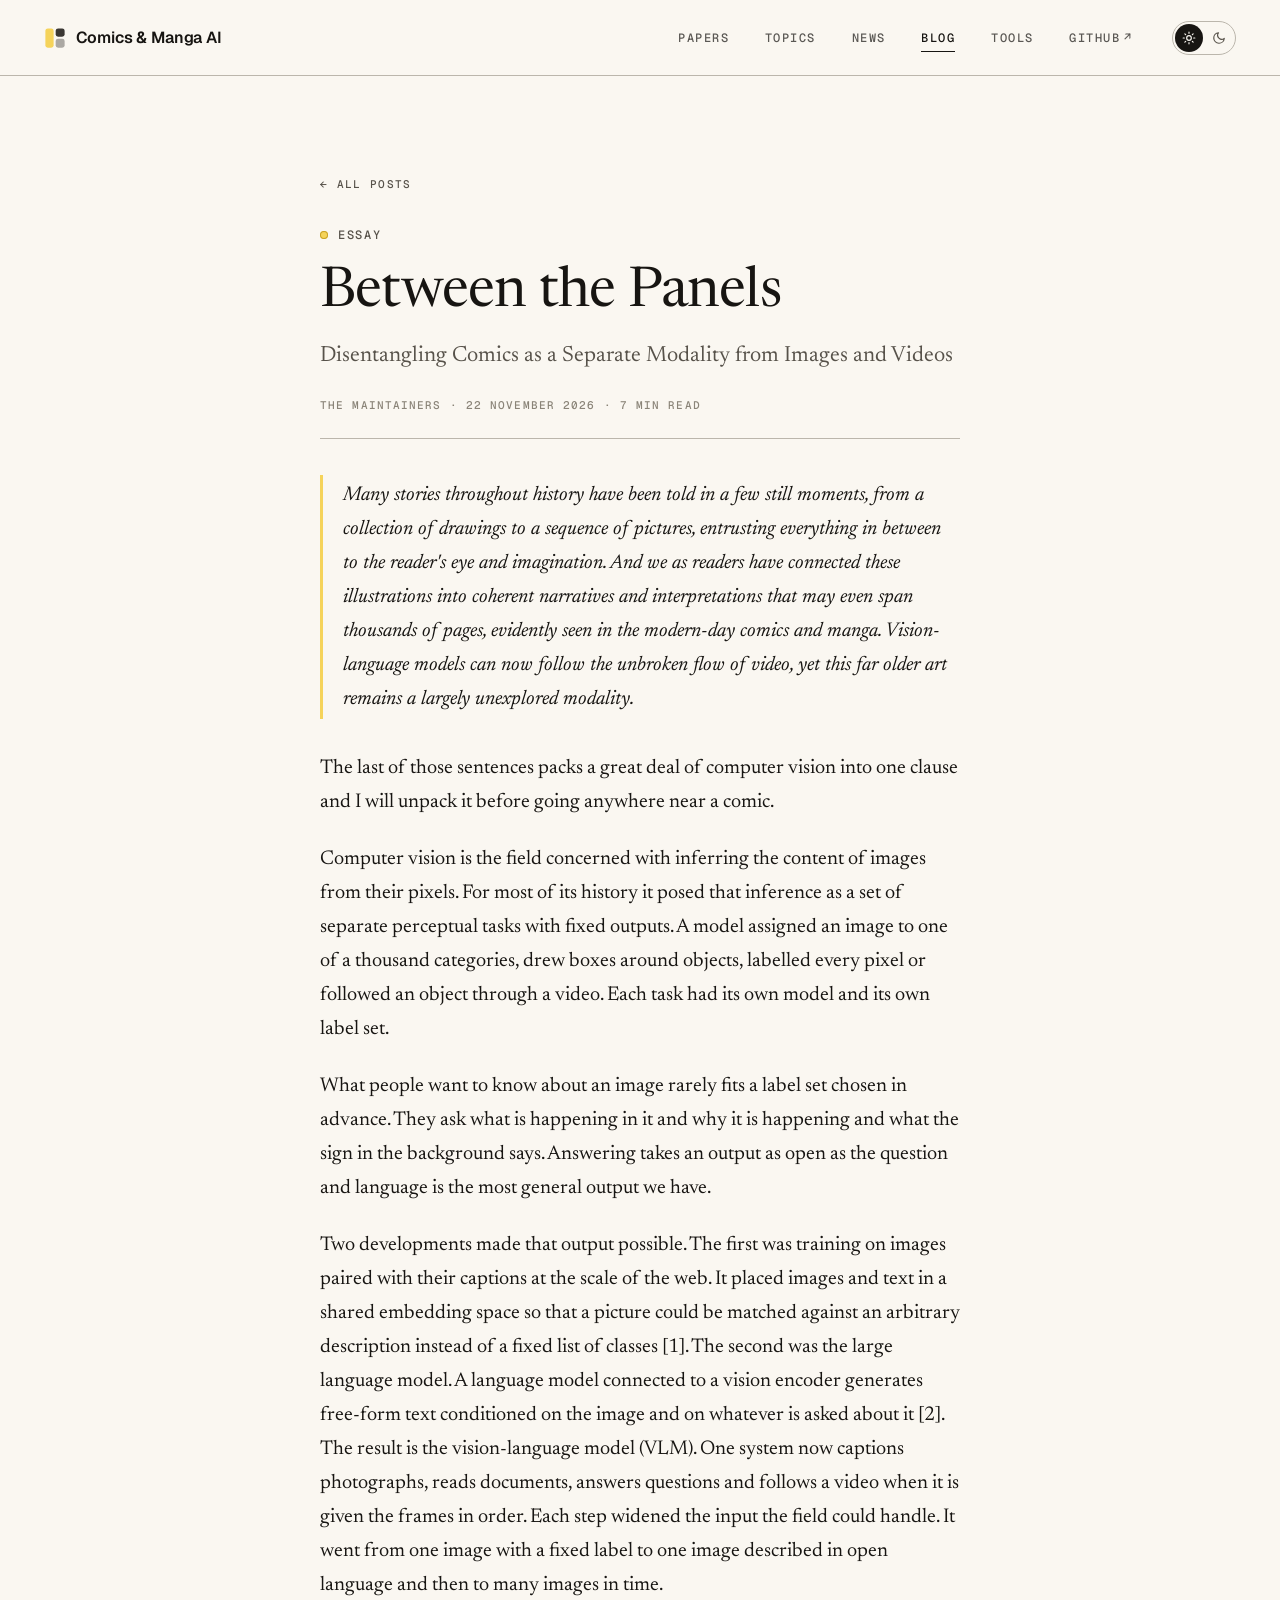
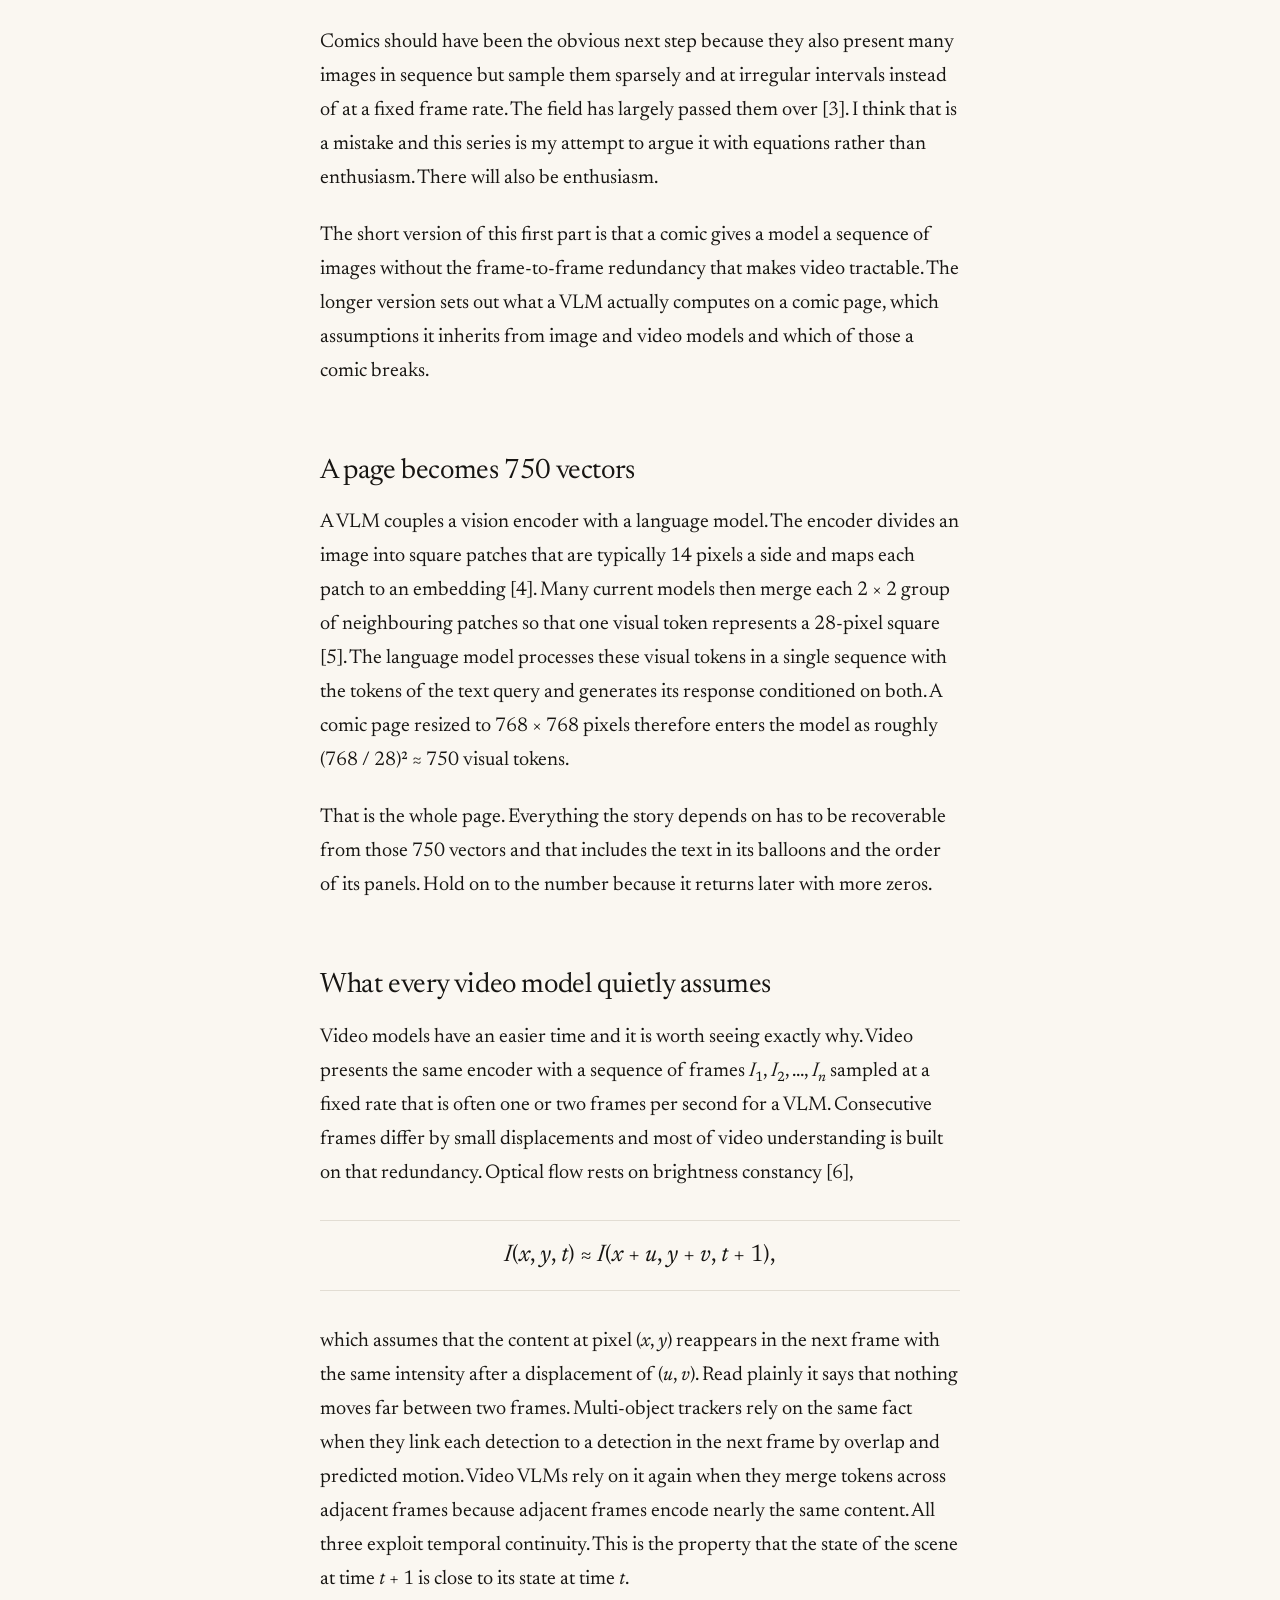
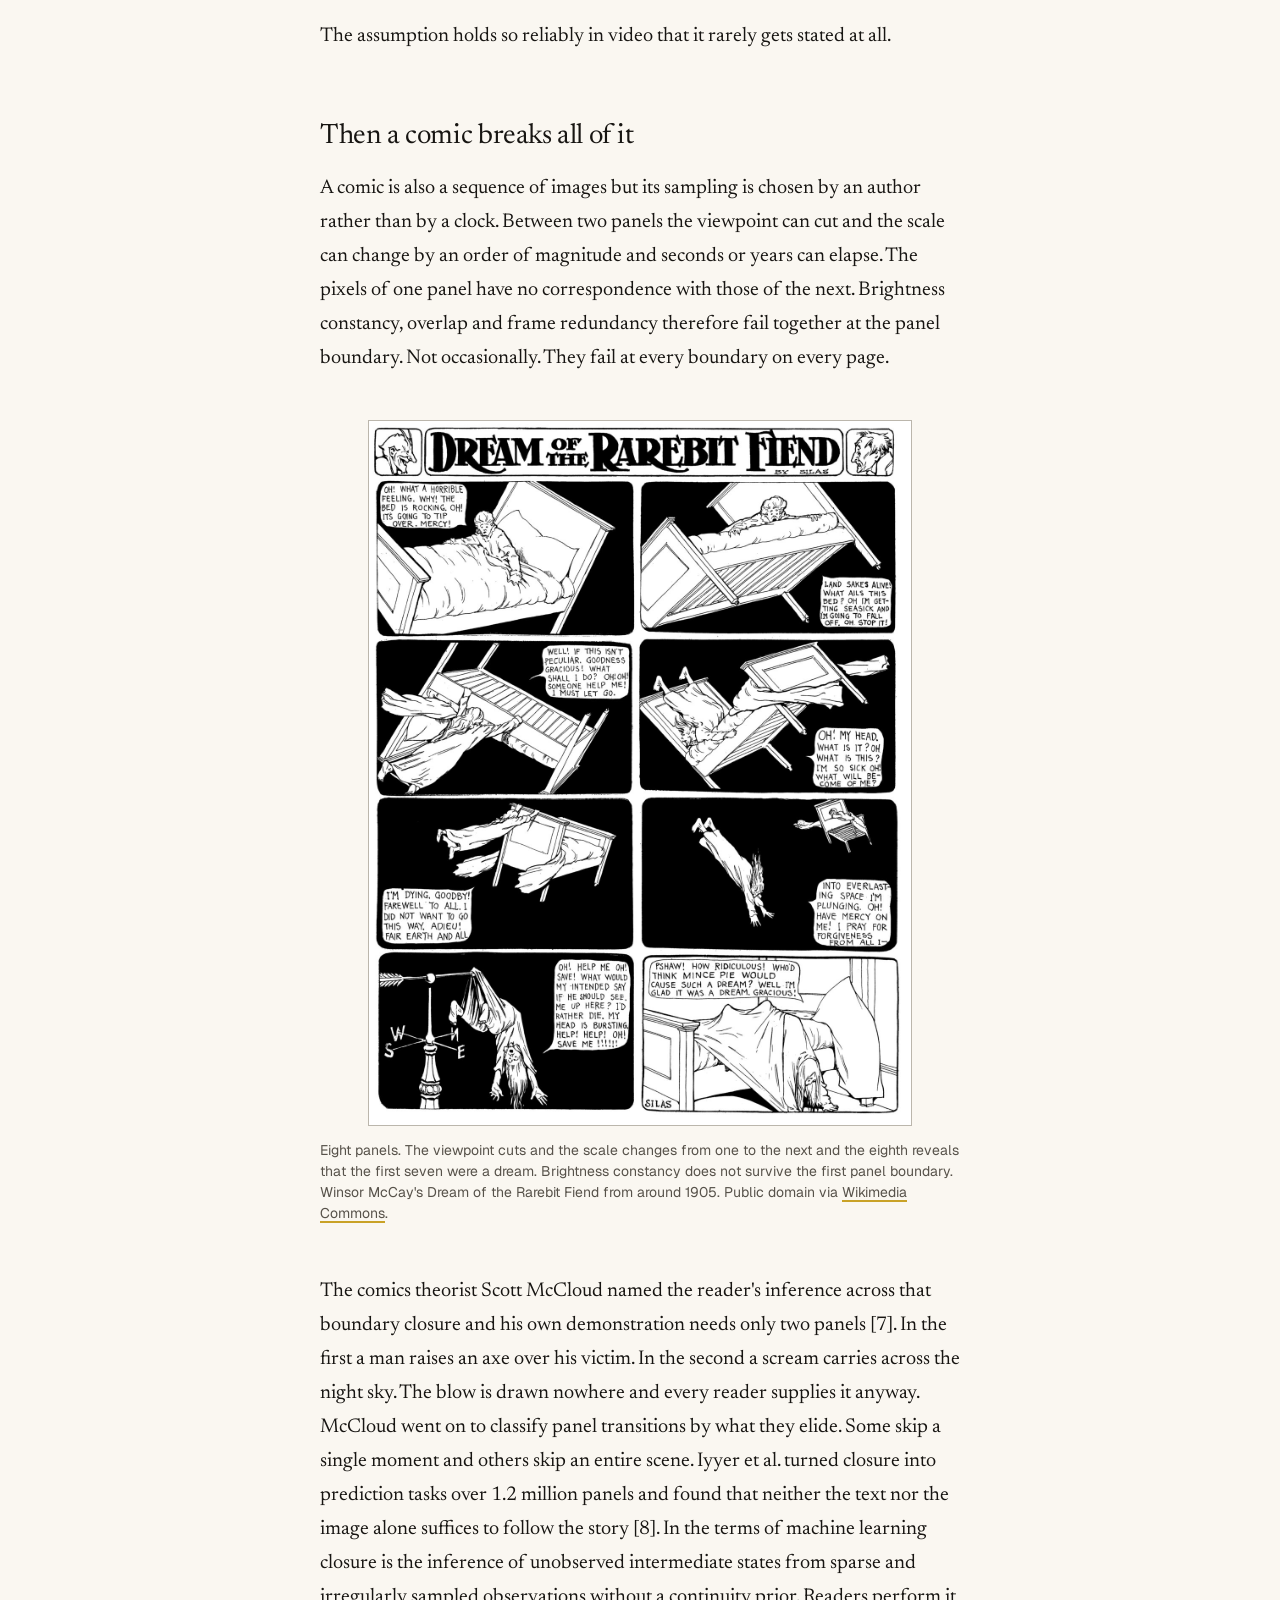
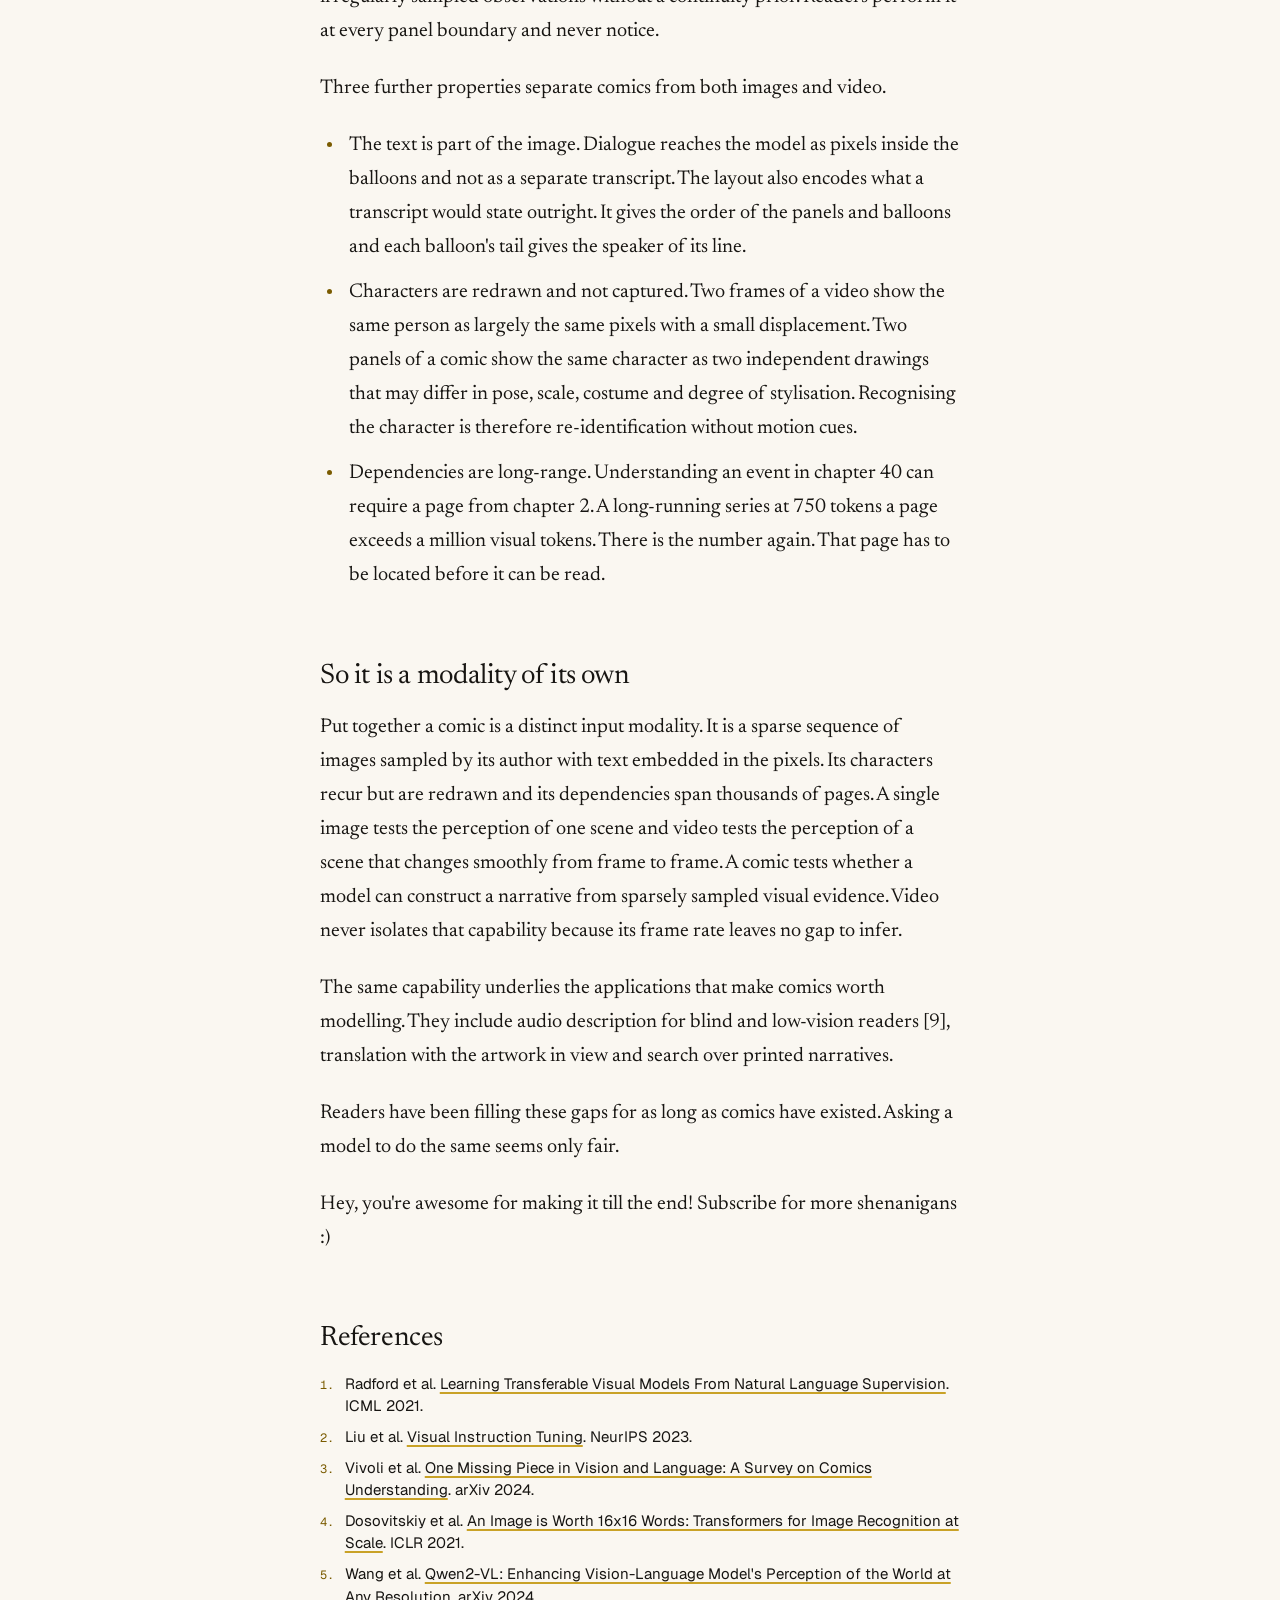
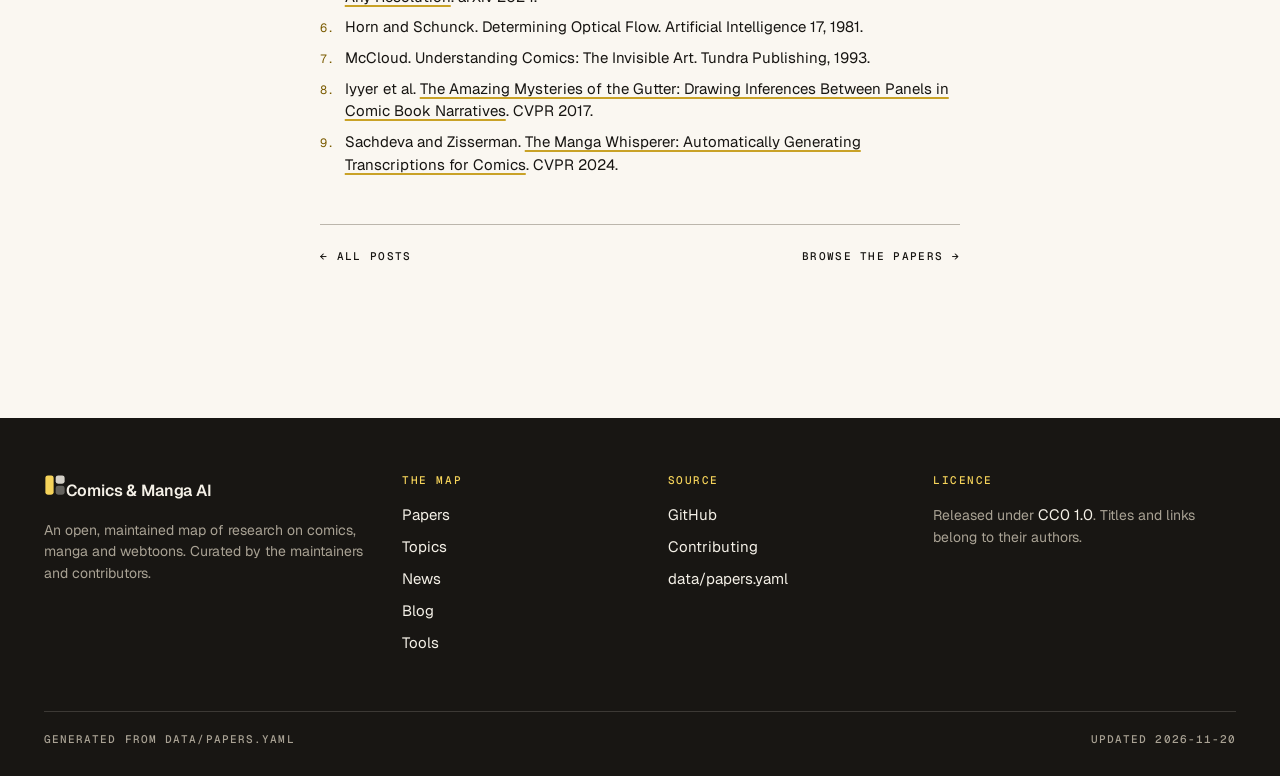
==== docs/blog-between-the-panels.html @ bd68af00 "Blog: "Between the Panels", on comics as a modality separate from images and video A new post, docs/" ====
<!doctype html>
<html lang="en">
<head>
<meta charset="utf-8">
<meta name="viewport" content="width=device-width, initial-scale=1, viewport-fit=cover">
<title>Between the Panels · Awesome Comics &amp; Manga AI</title>
<link rel="icon" href="data:image/svg+xml,%3Csvg xmlns='http://www.w3.org/2000/svg' viewBox='0 0 32 32'%3E%3Crect x='2' y='2' width='12' height='28' rx='3.5' fill='%23f5d35a'/%3E%3Crect x='17' y='2' width='13' height='12' rx='3.5' fill='%23161512'/%3E%3Crect x='17' y='17' width='13' height='13' rx='3.5' fill='%239aa1ae'/%3E%3C/svg%3E">
<meta name="description" content="What a vision-language model computes on a comic page, and which assumptions of image and video models a comic breaks.">
<meta property="og:type" content="article">
<meta property="og:site_name" content="Awesome Comics &amp; Manga AI">
<meta property="og:title" content="Between the Panels">
<meta property="og:description" content="What a vision-language model computes on a comic page, and which assumptions of image and video models a comic breaks.">
<meta property="og:url" content="https://sochastic.me/awesome-comics-ai/blog-between-the-panels.html">
<meta property="og:image" content="https://sochastic.me/awesome-comics-ai/assets/og.png">
<meta property="og:image:width" content="2400">
<meta property="og:image:height" content="1260">
<meta property="og:image:alt" content="Comics &amp; Manga AI: every way models read, search and draw comics. Papers, topics, blog and tools.">
<meta name="twitter:card" content="summary_large_image">
<meta name="twitter:title" content="Between the Panels">
<meta name="twitter:description" content="What a vision-language model computes on a comic page, and which assumptions of image and video models a comic breaks.">
<meta name="twitter:image" content="https://sochastic.me/awesome-comics-ai/assets/og.png">
<link rel="preconnect" href="https://fonts.googleapis.com">
<link rel="preconnect" href="https://fonts.gstatic.com" crossorigin>
<link href="https://fonts.googleapis.com/css2?family=Geist:wght@300;400;500;600&family=Geist+Mono:wght@400;500&family=Newsreader:ital,opsz,wght@0,6..72,300..600;1,6..72,300..600&display=swap" rel="stylesheet">
<link rel="stylesheet" href="assets/site.css">
<script>try { var t = localStorage.getItem("theme"); if (t) document.documentElement.setAttribute("data-theme", t); } catch (e) {}</script>
<script src="assets/site.js" defer></script>
</head>
<body data-page="post">
<header class="top">
  <div class="wrap bar">
    <a class="brand" href="index.html"><svg class="mark" viewBox="0 0 32 32" aria-hidden="true"><rect x="2" y="2" width="12" height="28" rx="3.5" fill="#f5d35a"/><rect x="17" y="2" width="13" height="12" rx="3.5" fill="currentColor" opacity=".85"/><rect x="17" y="17" width="13" height="13" rx="3.5" fill="currentColor" opacity=".35"/></svg>Comics &amp; Manga AI</a>
    <nav class="nav" aria-label="Main">
      <a class="tab" href="papers.html"><svg viewBox="0 0 24 24" fill="none" stroke="currentColor" stroke-width="1.7" stroke-linecap="round" stroke-linejoin="round" aria-hidden="true"><path d="M14 3H7a2 2 0 0 0-2 2v14a2 2 0 0 0 2 2h10a2 2 0 0 0 2-2V8z"/><path d="M14 3v5h5M9 13h6M9 17h4"/></svg><span>Papers</span></a>
      <a class="tab" href="topics.html"><svg viewBox="0 0 24 24" fill="none" stroke="currentColor" stroke-width="1.7" stroke-linecap="round" stroke-linejoin="round" aria-hidden="true"><rect x="3" y="3" width="7.5" height="18" rx="2"/><rect x="13.5" y="3" width="7.5" height="7.5" rx="2"/><rect x="13.5" y="13.5" width="7.5" height="7.5" rx="2"/></svg><span>Topics</span></a>
      <a class="tab" href="news.html"><svg viewBox="0 0 24 24" fill="none" stroke="currentColor" stroke-width="1.7" stroke-linecap="round" stroke-linejoin="round" aria-hidden="true"><path d="M4 5.5A1.5 1.5 0 0 1 5.5 4h11A1.5 1.5 0 0 1 18 5.5V18a2 2 0 0 0 2 2H6a2 2 0 0 1-2-2z"/><path d="M18 9h1.5A1.5 1.5 0 0 1 21 10.5V18a2 2 0 0 1-2 2"/><path d="M8 8h6M8 12h6M8 16h3"/></svg><span>News</span></a>
      <a class="tab on" aria-current="page" href="blog.html"><svg viewBox="0 0 24 24" fill="none" stroke="currentColor" stroke-width="1.7" stroke-linecap="round" stroke-linejoin="round" aria-hidden="true"><path d="M3 5.5A1.5 1.5 0 0 1 4.5 4H9a3 3 0 0 1 3 3v13a2.5 2.5 0 0 0-2.5-2.5h-5A1.5 1.5 0 0 1 3 16z"/><path d="M21 5.5A1.5 1.5 0 0 0 19.5 4H15a3 3 0 0 0-3 3v13a2.5 2.5 0 0 1 2.5-2.5h5a1.5 1.5 0 0 0 1.5-1.5z"/></svg><span>Blog</span></a>
      <a class="tab" href="tools.html"><svg viewBox="0 0 24 24" fill="none" stroke="currentColor" stroke-width="1.7" stroke-linecap="round" stroke-linejoin="round" aria-hidden="true"><path d="M14.7 6.3a4 4 0 0 0-5.4 5.4L3 18l3 3 6.3-6.3a4 4 0 0 0 5.4-5.4l-2.6 2.6-2.4-.6-.6-2.4z"/></svg><span>Tools</span></a>
      <a class="tab" data-repo="" href="https://github.com/eternal-f1ame/awesome-comics-ai"><svg viewBox="0 0 24 24" fill="none" stroke="currentColor" stroke-width="1.7" stroke-linecap="round" stroke-linejoin="round" aria-hidden="true"><path d="M9 19c-4.3 1.4-4.3-2.5-6-3m12 5v-3.5c0-1 .1-1.4-.5-2 2.8-.3 5.5-1.4 5.5-6a4.6 4.6 0 0 0-1.3-3.2 4.2 4.2 0 0 0-.1-3.2s-1.1-.3-3.5 1.3a12.3 12.3 0 0 0-6.2 0C6.5 2.8 5.4 3.1 5.4 3.1a4.2 4.2 0 0 0-.1 3.2A4.6 4.6 0 0 0 4 9.5c0 4.6 2.7 5.7 5.5 6-.6.6-.6 1.2-.5 2V21"/></svg><span>GitHub</span><span class="ext" aria-hidden="true">↗</span></a>
    </nav>
    <div class="theme" role="group" aria-label="Colour theme">
      <button type="button" data-t="light" aria-label="Light theme" aria-pressed="false"><svg viewBox="0 0 24 24" fill="none" stroke="currentColor" stroke-width="2" stroke-linecap="round"><circle cx="12" cy="12" r="4"/><path d="M12 2v2M12 20v2M4.9 4.9l1.4 1.4M17.7 17.7l1.4 1.4M2 12h2M20 12h2M4.9 19.1l1.4-1.4M17.7 6.3l1.4-1.4"/></svg></button>
      <button type="button" data-t="dark" aria-label="Dark theme" aria-pressed="false"><svg viewBox="0 0 24 24" fill="none" stroke="currentColor" stroke-width="2" stroke-linecap="round" stroke-linejoin="round"><path d="M21 12.8A9 9 0 1 1 11.2 3a7 7 0 0 0 9.8 9.8z"/></svg></button>
    </div>
  </div>
</header>

<main class="wrap" id="top">

  <article class="post">
    <a class="back" href="blog.html">← All posts</a>
    <p class="eyebrow">Essay</p>
    <h1>Between the Panels</h1>
    <p class="dek">Disentangling Comics as a Separate Modality from Images and Videos</p>
    <p class="byline">The maintainers · <time datetime="2026-11-22">22 November 2026</time> · <span id="readtime">7 min read</span></p>
    <div class="prose">
      <blockquote><p>Many stories throughout history have been told in a few still moments, from a collection of drawings to a sequence of pictures, entrusting everything in between to the reader's eye and imagination. And we as readers have connected these illustrations into coherent narratives and interpretations that may even span thousands of pages, evidently seen in the modern-day comics and manga. Vision-language models can now follow the unbroken flow of video, yet this far older art remains a largely unexplored modality.</p></blockquote>
      <p>The last of those sentences packs a great deal of computer vision into one clause and I will unpack it before going anywhere near a comic.</p>
      <p>Computer vision is the field concerned with inferring the content of images from their pixels. For most of its history it posed that inference as a set of separate perceptual tasks with fixed outputs. A model assigned an image to one of a thousand categories, drew boxes around objects, labelled every pixel or followed an object through a video. Each task had its own model and its own label set.</p>
      <p>What people want to know about an image rarely fits a label set chosen in advance. They ask what is happening in it and why it is happening and what the sign in the background says. Answering takes an output as open as the question and language is the most general output we have.</p>
      <p>Two developments made that output possible. The first was training on images paired with their captions at the scale of the web. It placed images and text in a shared embedding space so that a picture could be matched against an arbitrary description instead of a fixed list of classes [1]. The second was the large language model. A language model connected to a vision encoder generates free-form text conditioned on the image and on whatever is asked about it [2]. The result is the vision-language model (VLM). One system now captions photographs, reads documents, answers questions and follows a video when it is given the frames in order. Each step widened the input the field could handle. It went from one image with a fixed label to one image described in open language and then to many images in time.</p>
      <p>Comics should have been the obvious next step because they also present many images in sequence but sample them sparsely and at irregular intervals instead of at a fixed frame rate. The field has largely passed them over [3]. I think that is a mistake and this series is my attempt to argue it with equations rather than enthusiasm. There will also be enthusiasm.</p>
      <p>The short version of this first part is that a comic gives a model a sequence of images without the frame-to-frame redundancy that makes video tractable. The longer version sets out what a VLM actually computes on a comic page, which assumptions it inherits from image and video models and which of those a comic breaks.</p>
      <h2>A page becomes 750 vectors</h2>
      <p>A VLM couples a vision encoder with a language model. The encoder divides an image into square patches that are typically 14 pixels a side and maps each patch to an embedding [4]. Many current models then merge each 2 × 2 group of neighbouring patches so that one visual token represents a 28-pixel square [5]. The language model processes these visual tokens in a single sequence with the tokens of the text query and generates its response conditioned on both. A comic page resized to 768 × 768 pixels therefore enters the model as roughly (768 / 28)² ≈ 750 visual tokens.</p>
      <p>That is the whole page. Everything the story depends on has to be recoverable from those 750 vectors and that includes the text in its balloons and the order of its panels. Hold on to the number because it returns later with more zeros.</p>
      <h2>What every video model quietly assumes</h2>
      <p>Video models have an easier time and it is worth seeing exactly why. Video presents the same encoder with a sequence of frames <i>I</i><sub>1</sub>, <i>I</i><sub>2</sub>, …, <i>I</i><sub><i>n</i></sub> sampled at a fixed rate that is often one or two frames per second for a VLM. Consecutive frames differ by small displacements and most of video understanding is built on that redundancy. Optical flow rests on brightness constancy [6],</p>
      <div class="eq" role="math" aria-label="I(x, y, t) ≈ I(x + u, y + v, t + 1),"><i>I</i>(<i>x</i>, <i>y</i>, <i>t</i>) ≈ <i>I</i>(<i>x</i> + <i>u</i>, <i>y</i> + <i>v</i>, <i>t</i> + 1),</div>
      <p>which assumes that the content at pixel (<i>x</i>, <i>y</i>) reappears in the next frame with the same intensity after a displacement of (<i>u</i>, <i>v</i>). Read plainly it says that nothing moves far between two frames. Multi-object trackers rely on the same fact when they link each detection to a detection in the next frame by overlap and predicted motion. Video VLMs rely on it again when they merge tokens across adjacent frames because adjacent frames encode nearly the same content. All three exploit temporal continuity. This is the property that the state of the scene at time <i>t</i> + 1 is close to its state at time <i>t</i>.</p>
      <p>The assumption holds so reliably in video that it rarely gets stated at all.</p>
      <h2>Then a comic breaks all of it</h2>
      <p>A comic is also a sequence of images but its sampling is chosen by an author rather than by a clock. Between two panels the viewpoint can cut and the scale can change by an order of magnitude and seconds or years can elapse. The pixels of one panel have no correspondence with those of the next. Brightness constancy, overlap and frame redundancy therefore fail together at the panel boundary. Not occasionally. They fail at every boundary on every page.</p>
      <figure class="fig shot"><img src="assets/post-between-the-panels.jpg" alt="Eight panels of a newspaper comic strip in which a bed rocks, lifts off and flies over a town" width="1280" height="1664" loading="lazy" decoding="async"><figcaption>Eight panels. The viewpoint cuts and the scale changes from one to the next and the eighth reveals that the first seven were a dream. Brightness constancy does not survive the first panel boundary. Winsor McCay's Dream of the Rarebit Fiend from around 1905. Public domain via <a href="https://commons.wikimedia.org/wiki/File:Winsor_McCay_-_Dream_of_the_Rarebit_Fiend_-_Flying_Bed.png" target="_blank" rel="noopener">Wikimedia Commons</a>.</figcaption></figure>
      <p>The comics theorist Scott McCloud named the reader's inference across that boundary closure and his own demonstration needs only two panels [7]. In the first a man raises an axe over his victim. In the second a scream carries across the night sky. The blow is drawn nowhere and every reader supplies it anyway. McCloud went on to classify panel transitions by what they elide. Some skip a single moment and others skip an entire scene. Iyyer et al. turned closure into prediction tasks over 1.2 million panels and found that neither the text nor the image alone suffices to follow the story [8]. In the terms of machine learning closure is the inference of unobserved intermediate states from sparse and irregularly sampled observations without a continuity prior. Readers perform it at every panel boundary and never notice.</p>
      <p>Three further properties separate comics from both images and video.</p>
      <ul>
        <li>The text is part of the image. Dialogue reaches the model as pixels inside the balloons and not as a separate transcript. The layout also encodes what a transcript would state outright. It gives the order of the panels and balloons and each balloon's tail gives the speaker of its line.</li>
        <li>Characters are redrawn and not captured. Two frames of a video show the same person as largely the same pixels with a small displacement. Two panels of a comic show the same character as two independent drawings that may differ in pose, scale, costume and degree of stylisation. Recognising the character is therefore re-identification without motion cues.</li>
        <li>Dependencies are long-range. Understanding an event in chapter 40 can require a page from chapter 2. A long-running series at 750 tokens a page exceeds a million visual tokens. There is the number again. That page has to be located before it can be read.</li>
      </ul>
      <h2>So it is a modality of its own</h2>
      <p>Put together a comic is a distinct input modality. It is a sparse sequence of images sampled by its author with text embedded in the pixels. Its characters recur but are redrawn and its dependencies span thousands of pages. A single image tests the perception of one scene and video tests the perception of a scene that changes smoothly from frame to frame. A comic tests whether a model can construct a narrative from sparsely sampled visual evidence. Video never isolates that capability because its frame rate leaves no gap to infer.</p>
      <p>The same capability underlies the applications that make comics worth modelling. They include audio description for blind and low-vision readers [9], translation with the artwork in view and search over printed narratives.</p>
      <p>Readers have been filling these gaps for as long as comics have existed. Asking a model to do the same seems only fair.</p>
      <p>Hey, you're awesome for making it till the end! Subscribe for more shenanigans :)</p>
      <h2>References</h2>
      <ol class="refs">
        <li>Radford et al. <a href="https://arxiv.org/abs/2103.00020" target="_blank" rel="noopener">Learning Transferable Visual Models From Natural Language Supervision</a>. ICML 2021.</li>
        <li>Liu et al. <a href="https://arxiv.org/abs/2304.08485" target="_blank" rel="noopener">Visual Instruction Tuning</a>. NeurIPS 2023.</li>
        <li>Vivoli et al. <a href="https://arxiv.org/abs/2409.09502" target="_blank" rel="noopener">One Missing Piece in Vision and Language: A Survey on Comics Understanding</a>. arXiv 2024.</li>
        <li>Dosovitskiy et al. <a href="https://arxiv.org/abs/2010.11929" target="_blank" rel="noopener">An Image is Worth 16x16 Words: Transformers for Image Recognition at Scale</a>. ICLR 2021.</li>
        <li>Wang et al. <a href="https://arxiv.org/abs/2409.12191" target="_blank" rel="noopener">Qwen2-VL: Enhancing Vision-Language Model's Perception of the World at Any Resolution</a>. arXiv 2024.</li>
        <li>Horn and Schunck. Determining Optical Flow. Artificial Intelligence 17, 1981.</li>
        <li>McCloud. Understanding Comics: The Invisible Art. Tundra Publishing, 1993.</li>
        <li>Iyyer et al. <a href="https://arxiv.org/abs/1611.05118" target="_blank" rel="noopener">The Amazing Mysteries of the Gutter: Drawing Inferences Between Panels in Comic Book Narratives</a>. CVPR 2017.</li>
        <li>Sachdeva and Zisserman. <a href="https://arxiv.org/abs/2401.10224" target="_blank" rel="noopener">The Manga Whisperer: Automatically Generating Transcriptions for Comics</a>. CVPR 2024.</li>
      </ol>
    </div>
    <div class="postend"><a href="blog.html">← All posts</a><a href="papers.html">Browse the papers →</a></div>
  </article>

</main>

<footer class="foot">
  <div class="wrap">
    <div class="cols">
      <div><a class="brand" href="index.html"><svg class="mark" viewBox="0 0 32 32" aria-hidden="true"><rect x="2" y="2" width="12" height="28" rx="3.5" fill="#f5d35a"/><rect x="17" y="2" width="13" height="12" rx="3.5" fill="currentColor" opacity=".85"/><rect x="17" y="17" width="13" height="13" rx="3.5" fill="currentColor" opacity=".35"/></svg>Comics &amp; Manga AI</a><p>An open, maintained map of research on comics, manga and webtoons. Curated by the maintainers and contributors.</p></div>
      <div><p class="fl">The map</p><a href="papers.html">Papers</a><a href="topics.html">Topics</a><a href="news.html">News</a><a href="blog.html">Blog</a><a href="tools.html">Tools</a></div>
      <div><p class="fl">Source</p><a data-repo="" href="https://github.com/eternal-f1ame/awesome-comics-ai">GitHub</a><a data-repo="/blob/main/CONTRIBUTING.md" href="https://github.com/eternal-f1ame/awesome-comics-ai/blob/main/CONTRIBUTING.md">Contributing</a><a data-repo="/blob/main/data/papers.yaml" href="https://github.com/eternal-f1ame/awesome-comics-ai/blob/main/data/papers.yaml">data/papers.yaml</a></div>
      <div><p class="fl">Licence</p><p>Released under <a href="https://creativecommons.org/publicdomain/zero/1.0/" style="display:inline;margin:0">CC0 1.0</a>. Titles and links belong to their authors.</p></div>
    </div>
    <div class="base"><span>Generated from data/papers.yaml</span><span id="updated-foot"></span></div>
  </div>
</footer>
</body>
</html>
---- docs/assets/site.css ----
/* Units: rem for text, spacing, sizes and radii, so the page follows the reader's text size; em for breakpoints, so the layout reflows
   when that size grows; px only for hairlines (2px or less), borders, shadows, blur, motion offsets and textures. */
/* A flat warm sheet, ink type, hairline rules that organise every page into a framed grid, and one highlighter yellow. */
:root {
  --bg: #faf7f1; --tint: #f2ede3; --tint-2: #ebe5d9; --ink: #171512; --muted: #57524a; --faint: #8a8478;
  --rule: #bbb6ac; --line: #e2ddd3;
  --accent: #f5d35a; --accent-2: #efc93f; --accent-ink: #1c1708; --accent-soft: rgba(245, 211, 90, .32); --accent-text: #7a5b00; --accent-line: #c9a227; --hl: #f6d968;
  --dark: #181613; --dark-2: #24211d; --dark-ink: #f4f0e7; --dark-muted: #a9a294; --dark-rule: rgba(244, 240, 231, .16);
  --g3: #d9d3c7;
  --serif: Newsreader, "Iowan Old Style", "Palatino Linotype", Palatino, Georgia, serif;
  --sans: Geist, system-ui, -apple-system, "Segoe UI", Roboto, sans-serif;
  --monof: "Geist Mono", ui-monospace, SFMono-Regular, Menlo, monospace;
  --gut: clamp(1.125rem, 3.4vw, 3rem);
  color-scheme: light;
}
@media (prefers-color-scheme: dark) {
  :root:not([data-theme="light"]) {
    --bg: #141311; --tint: #1c1a17; --tint-2: #24211d; --ink: #ede8dd; --muted: #b0a898; --faint: #7e786c;
    --rule: rgba(237, 232, 221, .24); --line: rgba(237, 232, 221, .1);
    --accent: #f3d56e; --accent-2: #f6dd85; --accent-ink: #17140a; --accent-soft: rgba(243, 213, 110, .16); --accent-text: #f1d77f; --accent-line: #f3d56e; --hl: rgba(243, 213, 110, .34);
    --dark: #221f1b; --dark-2: #2b2823; --dark-ink: #ede8dd; --dark-muted: #a39c8e; --dark-rule: rgba(237, 232, 221, .14);
    --g3: #3a352e; color-scheme: dark;
  }
}
:root[data-theme="dark"] {
  --bg: #141311; --tint: #1c1a17; --tint-2: #24211d; --ink: #ede8dd; --muted: #b0a898; --faint: #7e786c;
  --rule: rgba(237, 232, 221, .24); --line: rgba(237, 232, 221, .1);
  --accent: #f3d56e; --accent-2: #f6dd85; --accent-ink: #17140a; --accent-soft: rgba(243, 213, 110, .16); --accent-text: #f1d77f; --accent-line: #f3d56e; --hl: rgba(243, 213, 110, .34);
  --dark: #221f1b; --dark-2: #2b2823; --dark-ink: #ede8dd; --dark-muted: #a39c8e; --dark-rule: rgba(237, 232, 221, .14);
  --g3: #3a352e; color-scheme: dark;
}
* { box-sizing: border-box; }
html { scroll-behavior: smooth; scroll-padding-top: 5.5rem; overflow-x: clip; }
body { margin: 0; background: var(--bg); color: var(--ink); font: 1rem/1.6 var(--sans); -webkit-font-smoothing: antialiased; overflow-x: clip; }
a { color: inherit; }
.mono { font-family: var(--monof); }
.wrap { max-width: 90rem; margin: 0 auto; padding: 0 var(--gut); }
h1, h2 { font-family: var(--serif); font-weight: 400; letter-spacing: -.014em; font-optical-sizing: auto; }

/* the header: the name on the left, the pages on the right, a hairline under both */
.top { position: sticky; top: 0; z-index: 20; background: var(--bg); view-transition-name: site-top; }
.bar { display: flex; align-items: center; gap: 2.5rem; height: 4.75rem; border-bottom: 1px solid var(--rule); }
.brand { display: flex; align-items: center; gap: 0.625rem; margin-right: auto; font-weight: 600; font-size: 1rem; letter-spacing: -.01em; text-decoration: none; white-space: nowrap; }
.mark { width: 1.375rem; height: 1.375rem; flex: none; }
.nav { position: relative; display: flex; align-items: center; gap: 2.25rem; }
.nav a.tab { position: relative; display: flex; align-items: center; padding: 0.5rem 0; font: 500 0.75rem/1 var(--monof); letter-spacing: .12em; text-transform: uppercase; color: var(--ink); text-decoration: none; opacity: .7; transition: opacity .2s; }
.nav a.tab:hover, .nav a.tab.on { opacity: 1; }
.nav a.tab svg { display: none; width: 1.25rem; height: 1.25rem; flex: none; }
.nav a.tab .ext { margin-left: 0.25rem; }
.nav-line { position: absolute; left: 0; top: 0; height: 1.5px; width: 0; background: var(--ink); opacity: 0; pointer-events: none;
  transition: transform .45s cubic-bezier(.3, 1.1, .4, 1), width .45s cubic-bezier(.3, 1.1, .4, 1), opacity .2s; }
.theme { display: flex; gap: 2px; padding: 0.125rem; border: 1px solid var(--rule); border-radius: 999px; }
.theme button { width: 1.75rem; height: 1.75rem; border: 0; border-radius: 999px; background: transparent; color: var(--muted); display: grid; place-items: center; cursor: pointer; transition: background .2s, color .2s; }
.theme button[aria-pressed="true"] { background: var(--ink); color: var(--bg); }
.theme svg { width: 0.875rem; height: 0.875rem; }

/* labels: a dot and small capitals */
.eyebrow { display: inline-flex; align-items: center; gap: 0.625rem; margin: 0 0 1.375rem; font: 500 0.75rem/1.2 var(--monof); letter-spacing: .14em; text-transform: uppercase; color: var(--muted); }
.eyebrow::before { content: ""; width: 0.5rem; height: 0.5rem; border-radius: 50%; background: var(--accent); box-shadow: inset 0 0 0 1px var(--accent-line); flex: none; }

/* the home statement and every page's title: centred, with room around them */
.hero, .pagehead { text-align: center; }
.hero { padding: clamp(5rem, 11vw, 9.5rem) 0 clamp(4rem, 8.5vw, 7.5rem); }
.hero h1 { margin: 0 auto; max-width: 15em; font-size: clamp(2.5rem, 5.6vw, 4.75rem); line-height: 1.05; text-wrap: balance; }
.hl { background: linear-gradient(transparent 58%, var(--hl) 58%, var(--hl) 90%, transparent 90%); padding: 0 .06em; margin: 0 -.06em; -webkit-box-decoration-break: clone; box-decoration-break: clone; }
.lead { margin: 1.625rem auto 0; max-width: 38rem; font-size: 1.125rem; line-height: 1.6; color: var(--muted); text-wrap: pretty; }
.pagehead { padding: clamp(4.5rem, 10vw, 8.5rem) 0 clamp(3rem, 6.5vw, 5.5rem); }
.pagehead h1 { margin: 0 auto; max-width: 14em; font-size: clamp(2.75rem, 6.6vw, 5.5rem); line-height: 1.02; letter-spacing: -.022em; text-wrap: balance; }
.cta { display: flex; justify-content: center; gap: 0.75rem; flex-wrap: wrap; margin-top: 2.5rem; }
.btn { display: inline-flex; align-items: center; gap: 0.625rem; padding: 0.875rem 1.375rem; border: 1px solid var(--ink); border-radius: 999px; font: 500 0.75rem/1 var(--monof); letter-spacing: .12em; text-transform: uppercase; text-decoration: none; transition: background .2s, color .2s, border-color .2s; }
.btn:hover { background: var(--ink); color: var(--bg); }
.btn.primary { background: var(--accent); border-color: var(--accent-line); color: var(--accent-ink); }
.btn.primary:hover { background: var(--accent-2); color: var(--accent-ink); }
.btn svg { width: 0.875rem; height: 0.875rem; flex: none; }

/* a framed block: hairlines down both sides, as the grid's edges */
.frame { border-left: 1px solid var(--rule); border-right: 1px solid var(--rule); }

/* numbers */
.stats { display: grid; grid-template-columns: repeat(4, minmax(0, 1fr)); border-top: 1px solid var(--rule); border-bottom: 1px solid var(--rule); }
.stats div { padding: 1.75rem 1.5rem 1.5rem; border-left: 1px solid var(--rule); }
.stats div:first-child { border-left: 0; }
.stats b { display: block; font-family: var(--serif); font-weight: 300; font-size: clamp(2.5rem, 5vw, 4.25rem); letter-spacing: -.02em; line-height: 1; font-variant-numeric: lining-nums; }
.stats span { display: block; margin-top: 0.875rem; font: 500 0.6875rem/1.4 var(--monof); letter-spacing: .12em; text-transform: uppercase; color: var(--muted); }

/* section titles, centred like the page titles but smaller */
.sechead { text-align: center; margin: clamp(5.5rem, 11vw, 9rem) auto clamp(2.5rem, 5vw, 3.5rem); max-width: 44rem; }
.sechead h2 { margin: 0; font-size: clamp(2rem, 3.8vw, 3.25rem); line-height: 1.06; text-wrap: balance; }
.sechead p:not(.eyebrow) { margin: 1rem auto 0; max-width: 34rem; font-size: 1.0625rem; color: var(--muted); }
.subhead { display: flex; align-items: baseline; justify-content: space-between; gap: 1rem; margin: clamp(4rem, 8vw, 6rem) 0 0; padding: 0 0 1rem; font: 500 0.75rem/1.2 var(--monof); letter-spacing: .14em; text-transform: uppercase; color: var(--muted); }

/* tiles: a grid framed by hairlines, a hairline above each tile */
/* the frame stays whole when the last row is short: the grid carries both outer lines, each cell the line on its right but the last in its row */
.tiles { display: grid; grid-template-columns: repeat(2, minmax(0, 1fr)); border-left: 1px solid var(--rule); border-right: 1px solid var(--rule); }
.tiles.three { grid-template-columns: repeat(3, minmax(0, 1fr)); }
.cell { position: relative; padding: 1rem 1rem 1.25rem; border-right: 1px solid var(--rule); }
.tiles > .cell:nth-child(2n), .tiles.three > .cell:nth-child(3n) { border-right: 0; }
.tiles.three > .cell:nth-child(3n + 1), .tiles.three > .cell:nth-child(3n + 2) { border-right: 1px solid var(--rule); }
.cell::before { content: ""; position: absolute; top: 0; left: 1rem; right: 1rem; height: 1px; background: var(--rule); }
.tile { display: flex; flex-direction: column; height: 100%; min-height: 19rem; padding: 1.375rem 1.5rem 1.5rem; background: var(--tint); text-decoration: none; transition: background .25s; }
.tiles.three .tile { min-height: 15rem; }
.tile:hover { background: var(--tint-2); }
.tile.plain { background: transparent; }
.tile.plain:hover { background: var(--tint); }
.tile.ink { background: var(--dark); color: var(--dark-ink); }
.tile.ink:hover { background: var(--dark-2); }
.tile.sun { background: var(--accent); color: var(--accent-ink); }
.tile.sun:hover { background: var(--accent-2); }
/* a sponsored item: the tint of the page tiles, a hairline frame and its label in ochre, so it never passes for news */
.tile.ad { box-shadow: inset 0 0 0 1px var(--accent-line); }
.tile.ad .k { color: var(--accent-text); }
.tile .k { display: flex; align-items: center; gap: 0.5rem; font: 500 0.6875rem/1.2 var(--monof); letter-spacing: .12em; text-transform: uppercase; }
.tile .k::before { content: ""; width: 0.5rem; height: 0.5rem; border-radius: 50%; background: currentColor; flex: none; }
.tile .k em { margin-left: auto; font-style: normal; opacity: .7; }
.tile h3 { margin: auto 0 0; padding-top: 2.5rem; font-family: var(--serif); font-weight: 400; font-size: clamp(1.875rem, 2.9vw, 2.75rem); line-height: 1.04; letter-spacing: -.015em; text-wrap: balance; }
.tiles.three .tile h3 { font-size: clamp(1.375rem, 1.9vw, 1.75rem); line-height: 1.12; }
.tile p { margin: 0.75rem 0 0; max-width: 32rem; font-size: 0.9375rem; line-height: 1.5; color: var(--muted); }
.tile.ink p { color: var(--dark-muted); }
.tile.sun p { color: rgba(28, 23, 8, .74); }
.tile .go { display: inline-block; margin-top: 1.125rem; font: 500 0.6875rem/1 var(--monof); letter-spacing: .12em; text-transform: uppercase; transition: transform .25s; }
.tile:hover .go { transform: translateX(0.25rem); }

/* the list: a search, filter pills, and rows ruled like a table inside the frame */
/* the search and the topic menu side by side */
.controls { display: flex; gap: 0.75rem; max-width: 72rem; margin: 0 auto; }
.controls .search { flex: 1; min-width: 0; max-width: none; margin: 0; }
.pick { position: relative; flex: 0 0 19rem; display: block; }
.pick select { appearance: none; -webkit-appearance: none; width: 100%; height: 3.5rem; margin: 0; padding: 0 3rem 0 1.25rem; border: 1px solid var(--rule); border-radius: 0; background: var(--bg); color: var(--ink); font: 500 0.75rem/1 var(--monof); letter-spacing: .1em; text-transform: uppercase; text-overflow: ellipsis; cursor: pointer; transition: border-color .2s, background .2s; }
.pick select:hover, .pick select:focus-visible { border-color: var(--ink); outline: none; }
.pick.on select { background: var(--accent); border-color: var(--accent-line); color: var(--accent-ink); }
.pick svg { position: absolute; right: 1.125rem; top: 50%; width: 1rem; height: 1rem; transform: translateY(-50%); pointer-events: none; color: var(--muted); }
.pick.on svg { color: var(--accent-ink); }
/* the preprint switch: off shows published papers only */
.toggle { flex: none; display: inline-flex; align-items: center; gap: 0.75rem; height: 3.5rem; padding: 0 1.25rem; border: 1px solid var(--rule); background: var(--bg); color: var(--ink); font: 500 0.75rem/1 var(--monof); letter-spacing: .1em; text-transform: uppercase; cursor: pointer; white-space: nowrap; transition: border-color .2s, background .2s; }
.toggle:hover { border-color: var(--ink); }
.toggle .box { width: 0.875rem; height: 0.875rem; border: 1px solid currentColor; display: grid; place-items: center; }
.toggle[aria-pressed="true"] { background: var(--accent); border-color: var(--accent-line); color: var(--accent-ink); }
.toggle[aria-pressed="true"] .box::after { content: ""; width: 0.5rem; height: 0.5rem; background: currentColor; }
.toggle small { font-size: 0.6875rem; opacity: .6; }
.toggle:focus-visible { outline: 2px solid var(--accent-line); outline-offset: 3px; }
.sr { position: absolute; width: 1px; height: 1px; overflow: hidden; clip: rect(0 0 0 0); white-space: nowrap; }
.search { display: flex; align-items: center; gap: 0.875rem; max-width: 46rem; height: 3.5rem; margin: 0 auto; padding: 0 1.25rem; border: 1px solid var(--rule); background: var(--bg); transition: border-color .2s; }
.search:focus-within { border-color: var(--ink); }
.search svg { width: 1.125rem; height: 1.125rem; color: var(--muted); flex: none; }
.search input { flex: 1; min-width: 0; border: 0; background: transparent; font: inherit; font-size: 1.0625rem; color: var(--ink); outline: none; }
.search input::placeholder { color: var(--faint); }
.search kbd { font: 500 0.75rem/1 var(--monof); color: var(--muted); border: 1px solid var(--line); padding: 0.3125rem 0.4375rem; }
.try { display: flex; flex-wrap: wrap; justify-content: center; align-items: center; gap: 0.5rem; margin: 1rem auto 0; }
.try span { font: 500 0.6875rem/1 var(--monof); letter-spacing: .12em; text-transform: uppercase; color: var(--faint); margin-right: 0.25rem; }
.pill { border: 1px solid var(--rule); background: transparent; color: var(--ink); border-radius: 999px; font: 500 0.6875rem/1.2 var(--monof); letter-spacing: .1em; text-transform: uppercase; cursor: pointer; transition: background .2s, color .2s, border-color .2s; }
.pill { padding: 0.4375rem 0.75rem; }
.pill:hover { border-color: var(--ink); }
.count { margin: 0.5rem 0 0; font: 500 0.6875rem/1.4 var(--monof); letter-spacing: .1em; text-transform: uppercase; color: var(--muted); min-height: 1.4em; }
.list { border-top: 1px solid var(--rule); border-bottom: 1px solid var(--rule); padding: 0 1.75rem; }
#results.list { margin-top: 0.75rem; }
#results .paper:first-child { padding-top: 1.375rem; }
.paper { display: grid; grid-template-columns: 4.5rem minmax(0, 1fr) minmax(9rem, 15rem); gap: 1.5rem; align-items: baseline; padding: 1.125rem 0; border-bottom: 1px solid var(--line); }
#results .paper:last-child, #newest .paper:last-child { border-bottom: 0; }
.paper .yr { font: 0.8125rem/1.4 var(--monof); color: var(--faint); }
.paper .t { font-family: var(--serif); font-size: 1.1875rem; font-weight: 500; letter-spacing: -.003em; line-height: 1.3; text-decoration: none; }
.paper .t:hover { text-decoration: underline; text-decoration-color: var(--accent-line); text-decoration-thickness: 2px; text-underline-offset: 3px; }
.meta { display: flex; flex-wrap: wrap; align-items: center; gap: 0.25rem 1rem; margin-top: 0.375rem; font-size: 0.875rem; color: var(--muted); }
.meta a { font: 500 0.6875rem/1.6 var(--monof); letter-spacing: .08em; text-transform: uppercase; text-decoration: none; color: var(--ink); border-bottom: 1px solid var(--rule); }
.meta a:hover { border-color: var(--ink); }
/* a paper's topic, as a tag: a click filters the list by it */
.meta a.tag { padding: 0.0625rem 0.5rem; border: 1px solid var(--line); background: var(--tint); color: var(--muted); font: 500 0.75rem/1.5 var(--sans); letter-spacing: 0; text-transform: none; transition: border-color .2s, color .2s, background .2s; }
.meta a.tag:hover { border-color: var(--ink); color: var(--ink); }
.meta a.tag.on { background: var(--accent-soft); border-color: var(--accent-line); color: var(--ink); }
.venue { display: inline-flex; align-items: baseline; gap: 0.5rem; font: 0.75rem/1.4 var(--monof); color: var(--ink); }
.venue::before { content: ""; width: 0.4375rem; height: 0.4375rem; border-radius: 50%; background: var(--accent); box-shadow: inset 0 0 0 1px var(--accent-line); flex: none; transform: translateY(-0.0625rem); }
.venue.pre { color: var(--muted); }
.venue.pre::before { background: transparent; box-shadow: inset 0 0 0 1px var(--faint); }
.empty { padding: 1.875rem 0; color: var(--muted); }
.more { display: flex; justify-content: center; margin-top: 2.5rem; }

/* the footer: a dark block with the map, the source and the licence */
.foot { margin-top: clamp(6rem, 12vw, 10rem); background: var(--dark); color: var(--dark-ink); }
.foot .cols { display: grid; grid-template-columns: 1.4fr 1fr 1fr 1.3fr; gap: 2rem; padding: 3.5rem 0 3rem; }
.foot .fl { margin: 0 0 1rem; font: 500 0.6875rem/1.2 var(--monof); letter-spacing: .14em; text-transform: uppercase; color: var(--accent); }
.foot a { display: block; width: fit-content; margin: 0 0 0.5rem; font-size: 0.9375rem; text-decoration: none; color: var(--dark-ink); }
.foot a:hover { text-decoration: underline; text-underline-offset: 3px; }
.foot p { margin: 0; font-size: 0.875rem; line-height: 1.55; color: var(--dark-muted); max-width: 22rem; }
.foot .brand { margin: 0 0 1rem; font-size: 1rem; }
.foot .base { display: flex; flex-wrap: wrap; justify-content: space-between; gap: 0.5rem 2rem; padding: 1.25rem 0 1.75rem; border-top: 1px solid var(--dark-rule); font: 500 0.6875rem/1.4 var(--monof); letter-spacing: .1em; text-transform: uppercase; color: var(--dark-muted); }

.reveal { opacity: 0; transform: translateY(1.125rem); transition: opacity .7s ease, transform .7s cubic-bezier(.2, .8, .2, 1); }
.reveal.in { opacity: 1; transform: none; }
.pill:focus-visible, .pick select:focus-visible, .tile:focus-visible, .btn:focus-visible, .nav a:focus-visible, .theme button:focus-visible, .brand:focus-visible, .foot a:focus-visible { outline: 2px solid var(--accent-line); outline-offset: 3px; }
@media (prefers-reduced-motion: reduce) {
  *, *::before, *::after { animation: none !important; transition: none !important; }
  .reveal { opacity: 1; transform: none; }
  html { scroll-behavior: auto; }
}
@media (prefers-reduced-motion: no-preference) { @view-transition { navigation: auto; } }

/* the blog index and each post, in one reading column */
.post { max-width: 40rem; margin: 0 auto; padding-top: clamp(3.5rem, 8vw, 6.5rem); }
.back { display: inline-flex; gap: 0.375rem; margin-bottom: 2.25rem; font: 500 0.6875rem/1.2 var(--monof); letter-spacing: .12em; text-transform: uppercase; color: var(--muted); text-decoration: none; }
.back:hover { color: var(--ink); }
.post h1 { font-size: clamp(2.375rem, 5.4vw, 3.5rem); line-height: 1.06; margin: 0 0 1.125rem; text-wrap: balance; }
.post .dek { font-family: var(--serif); font-size: 1.375rem; line-height: 1.45; color: var(--muted); margin: 0; }
.post .byline { margin: 1.5rem 0 0; padding-bottom: 1.5rem; border-bottom: 1px solid var(--rule); font: 500 0.6875rem/1.5 var(--monof); letter-spacing: .1em; text-transform: uppercase; color: var(--faint); }
.prose { font-family: var(--serif); font-size: 1.25rem; line-height: 1.7; margin-top: 2.25rem; font-optical-sizing: auto; hanging-punctuation: first; }
.prose p { margin: 0 0 1.15em; }
.prose h2 { font-size: 1.75rem; line-height: 1.2; margin: 2.4em 0 0.6em; }
.prose a { color: inherit; text-decoration-color: var(--accent-line); text-decoration-thickness: 2px; text-underline-offset: 3px; }
.prose a:hover { background: var(--accent-soft); }
.prose dl { margin: 1.75em 0 2em; padding: 0.25em 0 0.25em 1.25rem; border-left: 3px solid var(--accent); }
.prose dt { font-weight: 600; font-size: 1.0625rem; font-family: var(--sans); letter-spacing: .01em; margin-top: 0.9em; }
.prose dt:first-child { margin-top: 0; }
.prose dd { margin: 0.15em 0 0; color: var(--muted); font-size: 1.125rem; line-height: 1.6; }
.prose ol { margin: 0 0 1.4em; padding-left: 1.4em; }
.prose ol li { margin: 0 0 0.55em; padding-left: 0.25em; }
.prose ol li::marker { font-family: var(--monof); font-size: 0.8em; color: var(--accent-text); }
.prose ol small { display: block; font-size: 0.85em; color: var(--muted); }
.prose ol.refs { font-family: var(--sans); font-size: 0.9375rem; line-height: 1.5; }
.prose ul { margin: 0 0 1.4em; padding-left: 1.2em; }
.prose ul li { margin: 0 0 0.55em; padding-left: 0.25em; }
.prose ul li::marker { color: var(--accent-text); }
.prose blockquote { margin: 0 0 1.6em; padding: 0.15em 0 0.15em 1.25rem; border-left: 3px solid var(--accent); font-style: italic; }
.prose blockquote p:last-child { margin-bottom: 0; }
.fig { margin: 2.25em 0 2.5em; padding: 1.25rem 0 0; border-top: 1px solid var(--ink); font-family: var(--sans); }
.bars { display: flex; align-items: flex-end; gap: 0.375rem; height: 10rem; border-bottom: 1px solid var(--ink); }
.bars div { flex: 1; background: var(--g3); height: 0; transition: height .9s cubic-bezier(.2, .8, .2, 1); position: relative; }
.bars div.hot { background: var(--accent); box-shadow: inset 0 0 0 1px var(--accent-line); }
.bars div span { position: absolute; top: -1.25rem; left: 50%; transform: translateX(-50%); font-size: 0.6875rem; color: var(--muted); }
.axis { display: flex; gap: 0.375rem; margin-top: 0.5rem; font-size: 0.6875rem; color: var(--faint); }
.axis span { flex: 1; text-align: center; }
.fig figcaption { margin-top: 0.875rem; font-size: 0.875rem; line-height: 1.5; color: var(--muted); }
.fig figcaption b { color: var(--ink); font-weight: 600; }
.fig.shot { padding-top: 0; border-top: 0; }                       /* a picture, not a chart: no rule above it */
.fig.shot img { display: block; width: 100%; max-width: 34rem; height: auto; margin: 0 auto; border: 1px solid var(--rule); background: #fff; }
.postend { margin-top: 3rem; padding-top: 1.5rem; border-top: 1px solid var(--rule); display: flex; justify-content: space-between; gap: 1rem; flex-wrap: wrap; font: 500 0.6875rem/1.4 var(--monof); letter-spacing: .12em; text-transform: uppercase; }
.postend a { color: var(--ink); text-decoration: none; }
.postend a:hover { text-decoration: underline; text-decoration-color: var(--accent-line); text-underline-offset: 3px; }
.paperref { margin: 1.75rem 0 0; padding: 1rem 1.25rem; border: 1px solid var(--rule); background: var(--tint); font-size: 0.9375rem; }
.paperref > span { font: 500 0.6875rem/1.2 var(--monof); letter-spacing: .14em; text-transform: uppercase; color: var(--accent-text); }
.paperref p { margin: 0.375rem 0 0; color: var(--ink); line-height: 1.5; }
.paperref i { font-family: var(--serif); font-size: 1.0625rem; font-style: italic; }
.paperref .links { display: flex; flex-wrap: wrap; gap: 0.25rem 1.125rem; margin-top: 0.625rem; }
.paperref .links a { font: 500 0.6875rem/1.8 var(--monof); letter-spacing: .1em; text-transform: uppercase; text-decoration: none; border-bottom: 1px solid var(--accent-line); }
.paperref .links a:hover { color: var(--accent-text); }
.tablewrap { overflow-x: auto; margin: 1.5em 0 1.75em; }
.prose table { width: 100%; border-collapse: collapse; font-family: var(--sans); font-size: 0.9375rem; line-height: 1.45; }
.prose th { text-align: left; font-weight: 600; font-size: 0.8125rem; letter-spacing: .04em; color: var(--muted); padding: 0 0.875rem 0.5rem 0; border-bottom: 1px solid var(--ink); }
.prose td { vertical-align: top; padding: 0.625rem 0.875rem 0.625rem 0; border-bottom: 1px solid var(--line); }
.prose td:first-child { white-space: nowrap; }
.eq { margin: 1.25em 0 1.4em; padding: 0.875rem 0; text-align: center; font-family: var(--serif); font-size: 1.5rem; border-top: 1px solid var(--line); border-bottom: 1px solid var(--line); }
.prose sub, .prose sup { font-size: 0.68em; line-height: 0; }
.prose pre.bib { margin: 0.75em 0 0; padding: 1rem 1.125rem; overflow-x: auto; border: 1px solid var(--rule); background: var(--tint); font: 0.8125rem/1.55 var(--monof); }

@media (max-width: 64em) {
  .tiles.three { grid-template-columns: repeat(2, minmax(0, 1fr)); }
  .tiles.three > .cell:nth-child(n) { border-right: 1px solid var(--rule); }
  .tiles.three > .cell:nth-child(2n) { border-right: 0; }
  .foot .cols { grid-template-columns: 1fr 1fr; }
}
@media (max-width: 52em) {
  .bar { gap: 1.5rem; }
  .nav { gap: 1.5rem; }
  .controls { flex-wrap: wrap; }
  .controls .search { flex: 1 1 100%; }
  .pick { flex: 1 1 14rem; }
  .stats { grid-template-columns: repeat(2, minmax(0, 1fr)); }
  .stats div:nth-child(3) { border-left: 0; }
  .stats div:nth-child(n+3) { border-top: 1px solid var(--rule); }
  .paper { grid-template-columns: 4rem minmax(0, 1fr); }
  .paper .pv { grid-column: 2; margin-top: -0.75rem; }
}
/* phones: the pages move to a bar at the bottom, with icons */
@media (max-width: 40em) {
  .bar { height: 3.75rem; gap: 1rem; }
  .nav { position: fixed; left: 0; right: 0; bottom: 0; z-index: 30; justify-content: space-around; gap: 0; padding: 0.375rem 0.5rem max(0.375rem, env(safe-area-inset-bottom)); background: var(--bg); border-top: 1px solid var(--rule); }
  .nav a.tab { flex-direction: column; gap: 0.3125rem; padding: 0.5rem 0.25rem 0.375rem; font-size: 0.5625rem; letter-spacing: .1em; opacity: .62; }
  .nav a.tab svg { display: block; }
  .nav a.tab .ext { display: none; }
  .tiles, .tiles.three { grid-template-columns: minmax(0, 1fr); }
  .tiles > .cell:nth-child(n), .tiles.three > .cell:nth-child(n) { border-right: 0; }
  .cell { padding: 0.75rem 0.75rem 1rem; }
  .cell::before { left: 0.75rem; right: 0.75rem; }
  .tile, .tiles.three .tile { min-height: 0; padding: 1.125rem 1.125rem 1.25rem; }
  .tile h3 { padding-top: 1.75rem; }
  .list { padding: 0 1rem; }
  .paper { grid-template-columns: minmax(0, 1fr); gap: 0.125rem; }
  .paper .yr { order: 0; }
  .paper .pv { grid-column: auto; margin-top: 0.25rem; }
  .search { height: 3.25rem; }
  .controls { flex-direction: column; gap: 0.5rem; }
  .pick { flex: none; }
  .pick select { height: 3.25rem; }
  .toggle { height: 3.25rem; justify-content: center; }
  .search input { font-size: 1rem; }
  .search kbd { display: none; }
  .lead { font-size: 1.0625rem; }
  .foot .cols { grid-template-columns: 1fr; gap: 1.75rem; padding-top: 2.75rem; }
  .foot { padding-bottom: 4.5rem; }
  .post .dek { font-size: 1.1875rem; }
  .prose { font-size: 1.125rem; line-height: 1.65; }
  .prose h2 { font-size: 1.5rem; }
  .prose table { font-size: 0.875rem; }
  .prose td:first-child { white-space: normal; }
  .eq { font-size: 1.3125rem; }
}
.tile.plain .k::before { background: var(--accent); box-shadow: inset 0 0 0 1px var(--accent-line); }
.back { display: flex; width: fit-content; }
.post > .eyebrow { display: flex; width: fit-content; }
/* the topic filters wrap into centred rows on wide screens, and scroll in one row on phones */
@media (min-width: 40.0625em) {
  .count { text-align: center; }
}
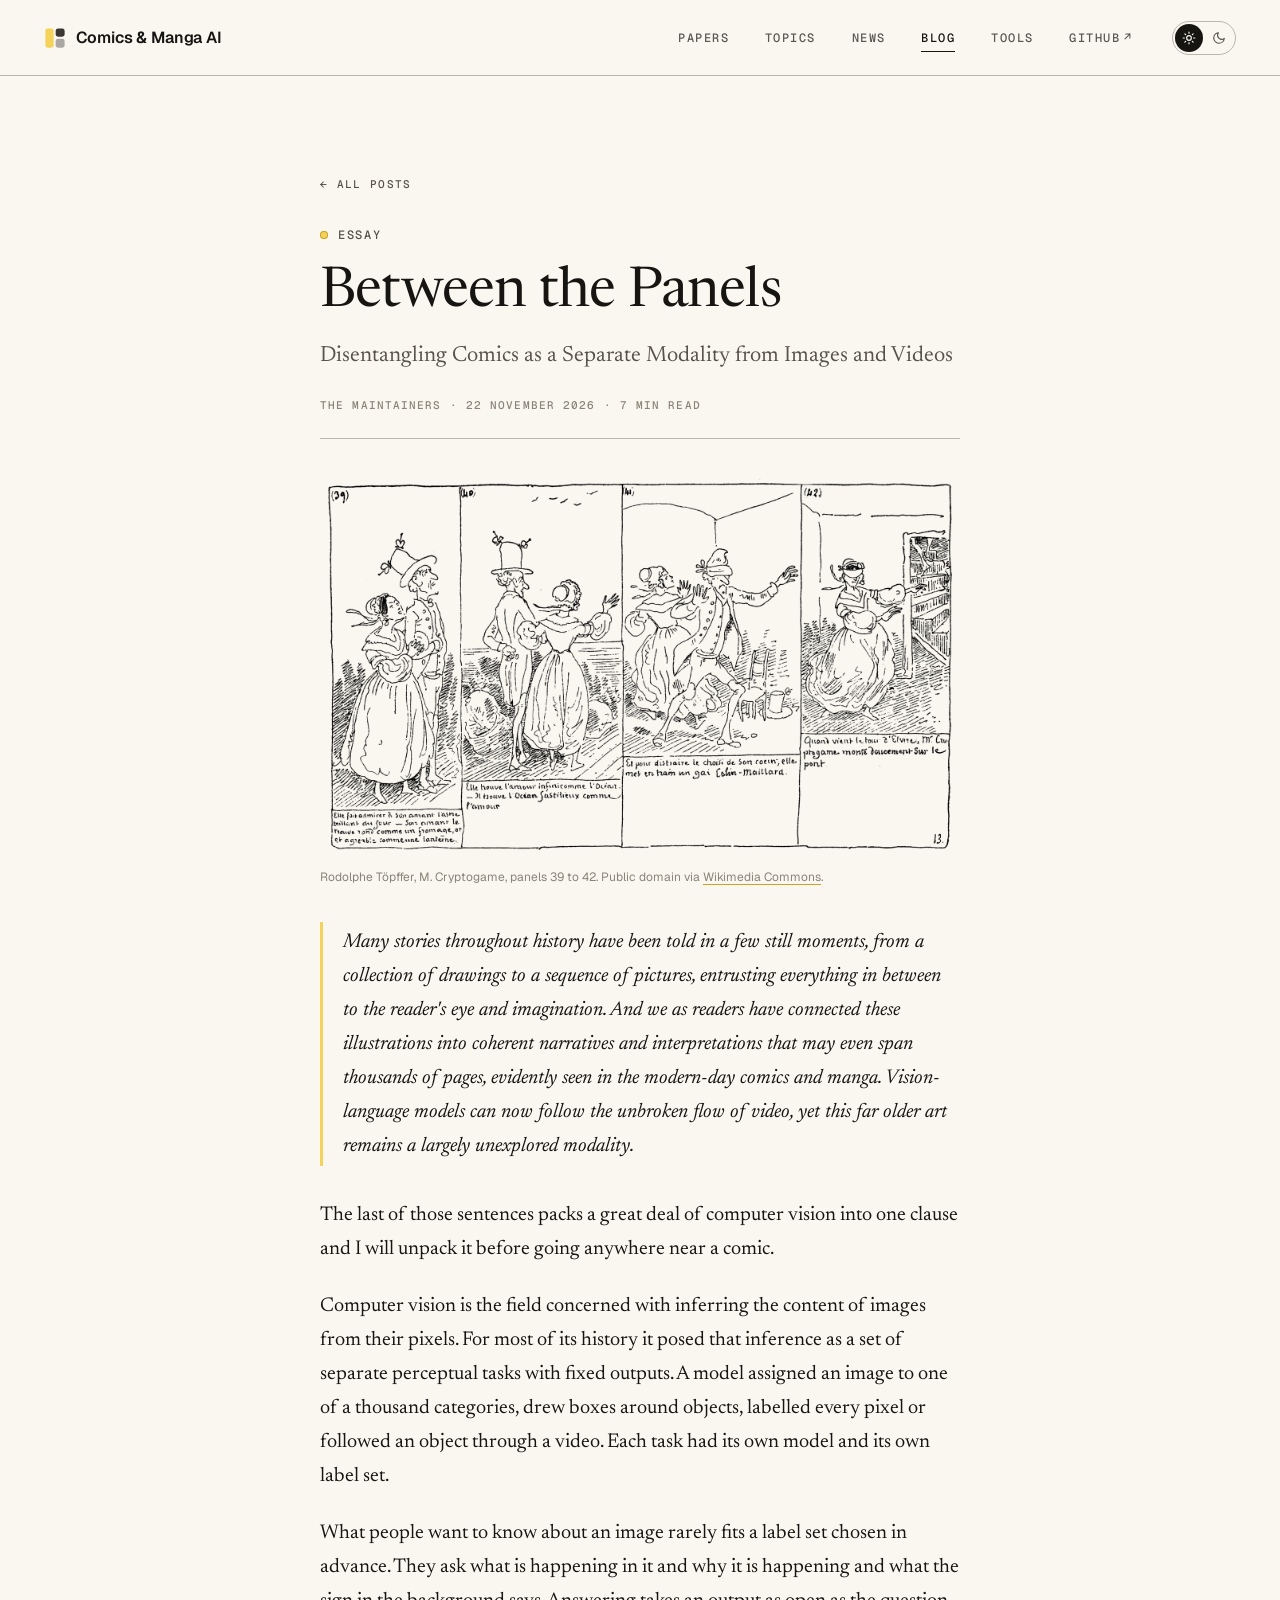
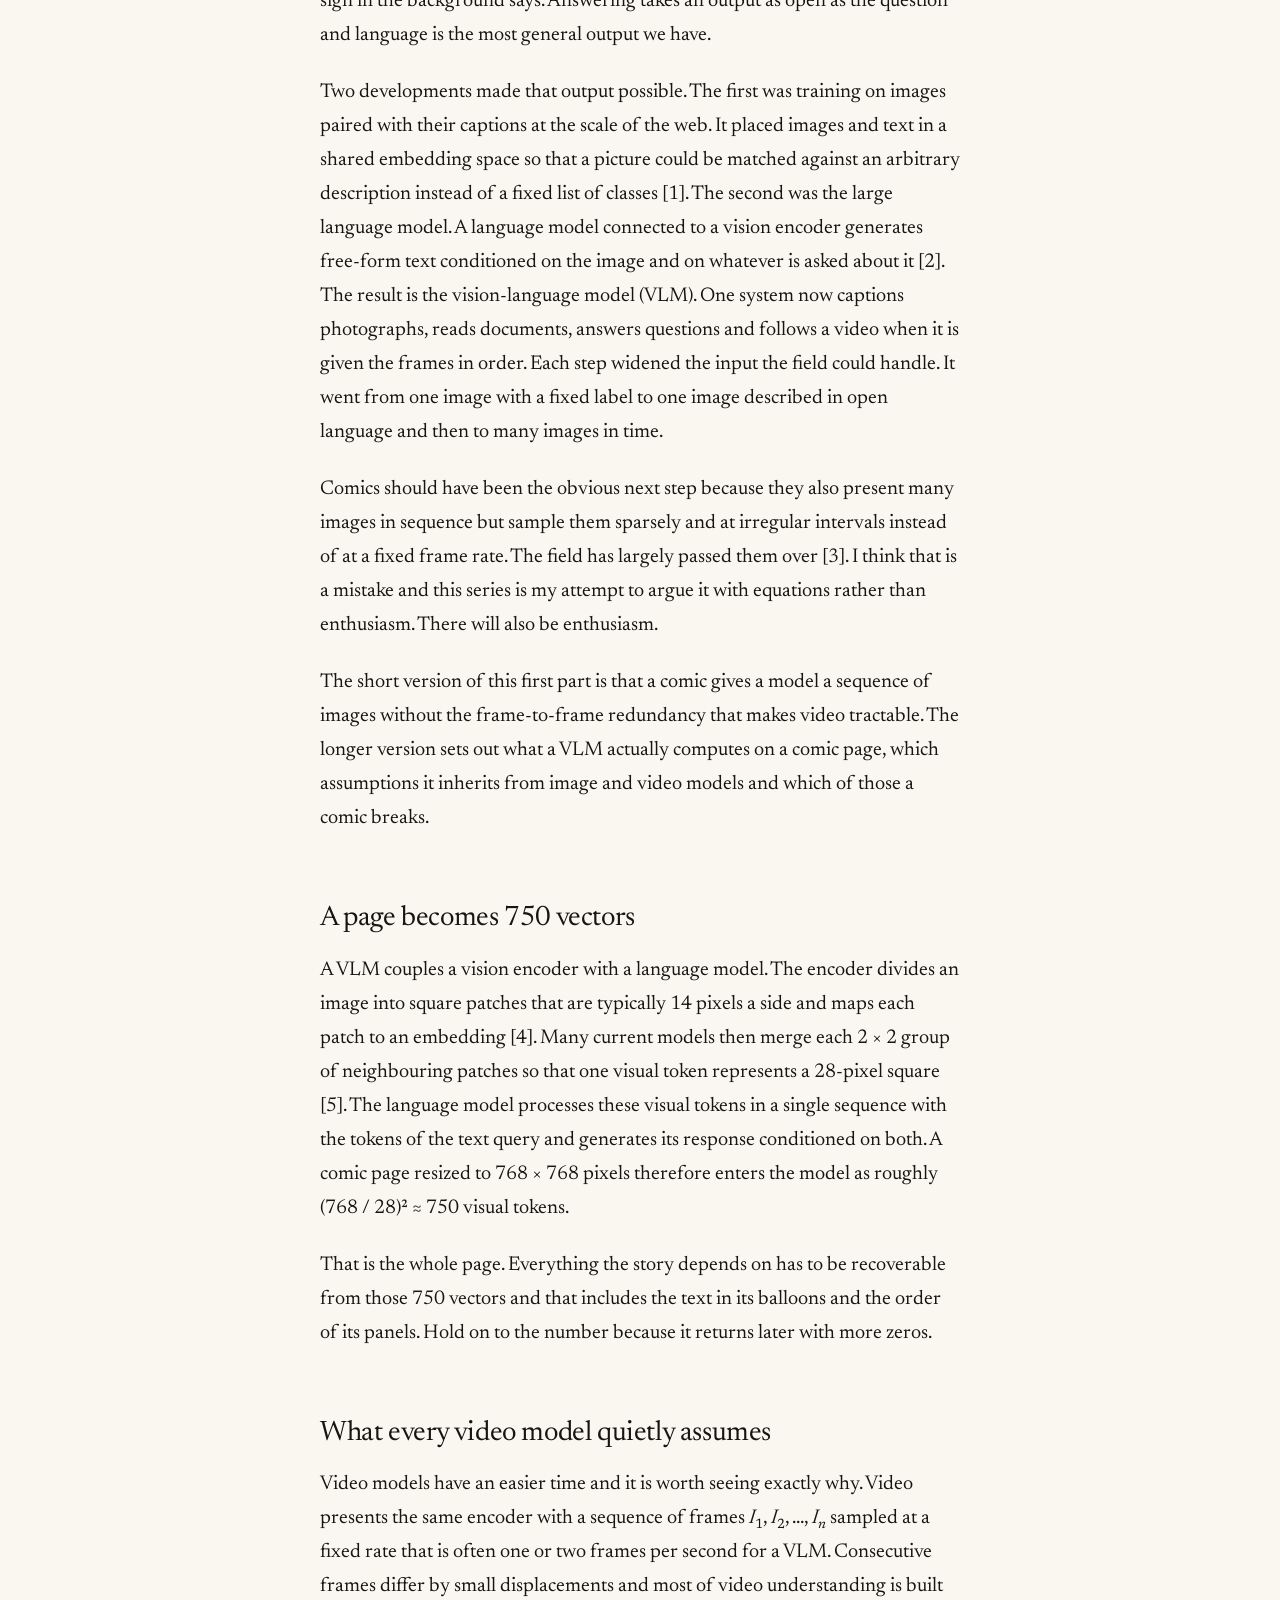
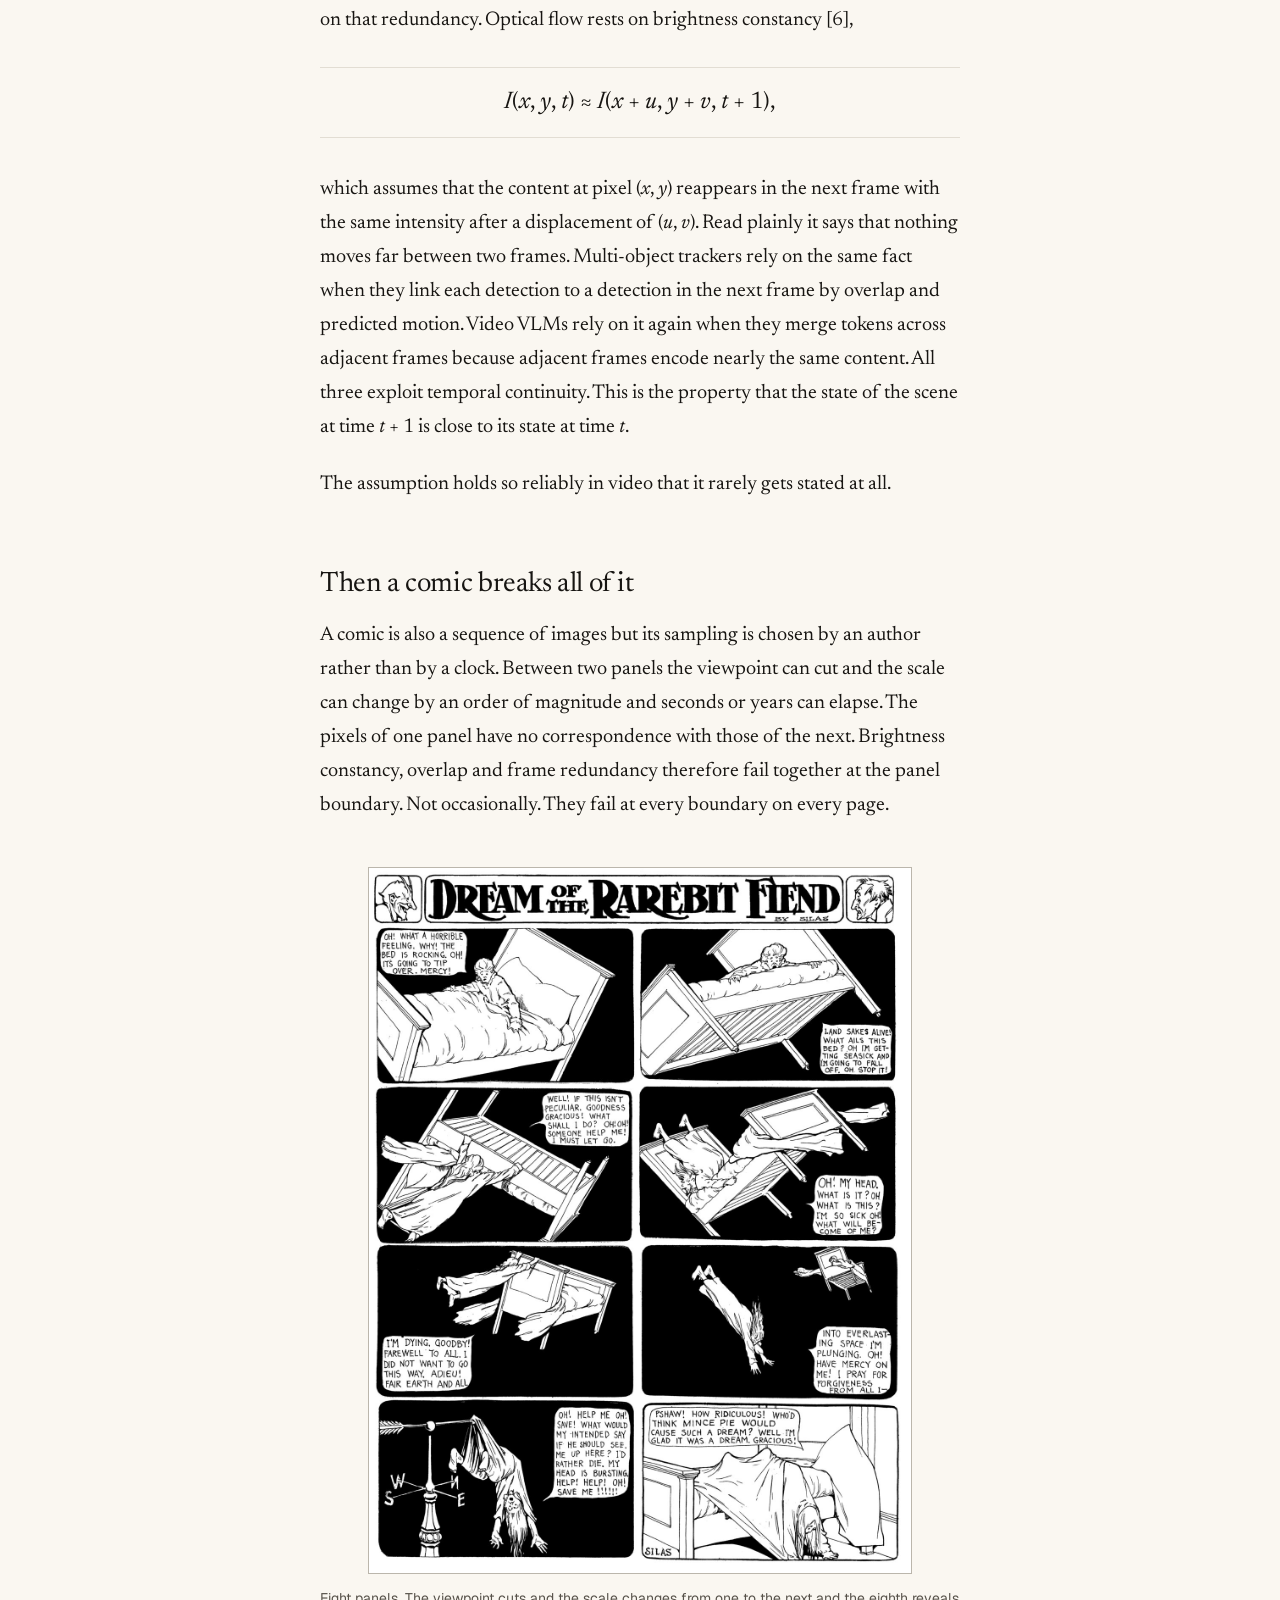
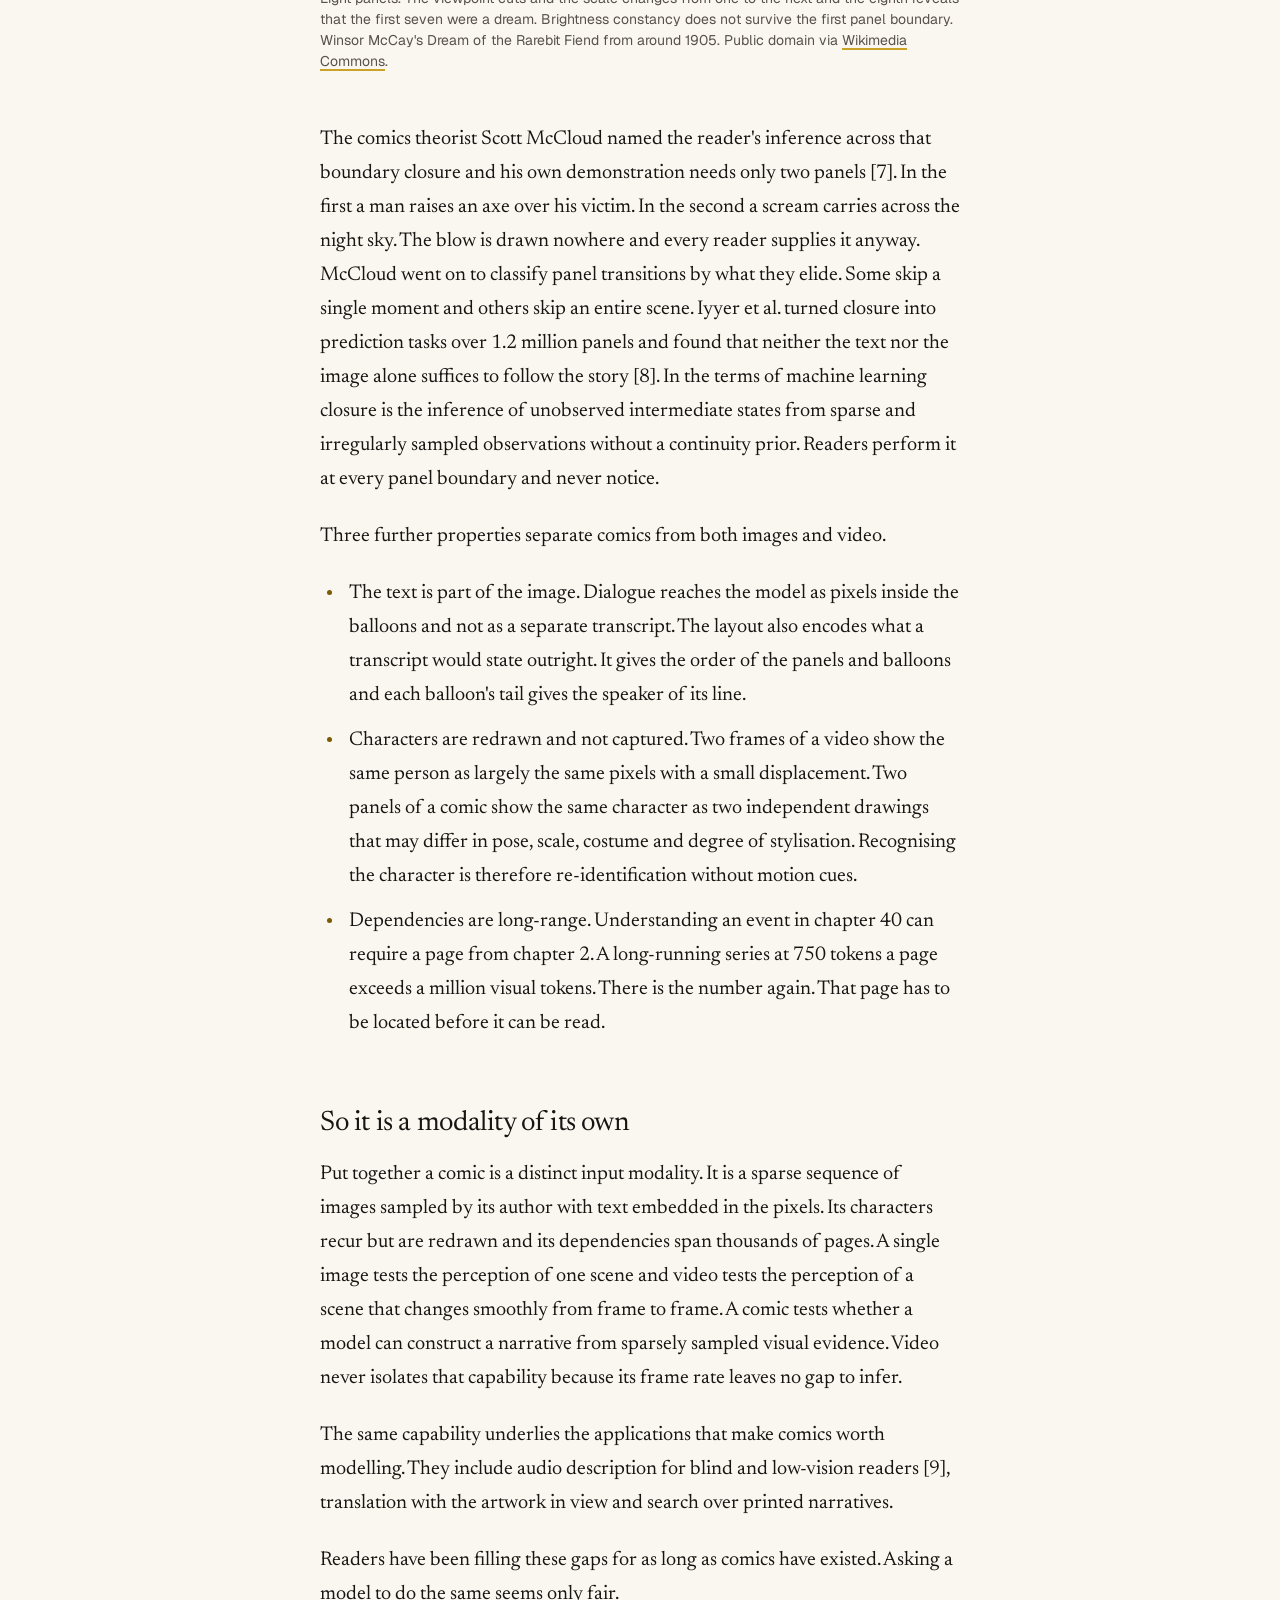
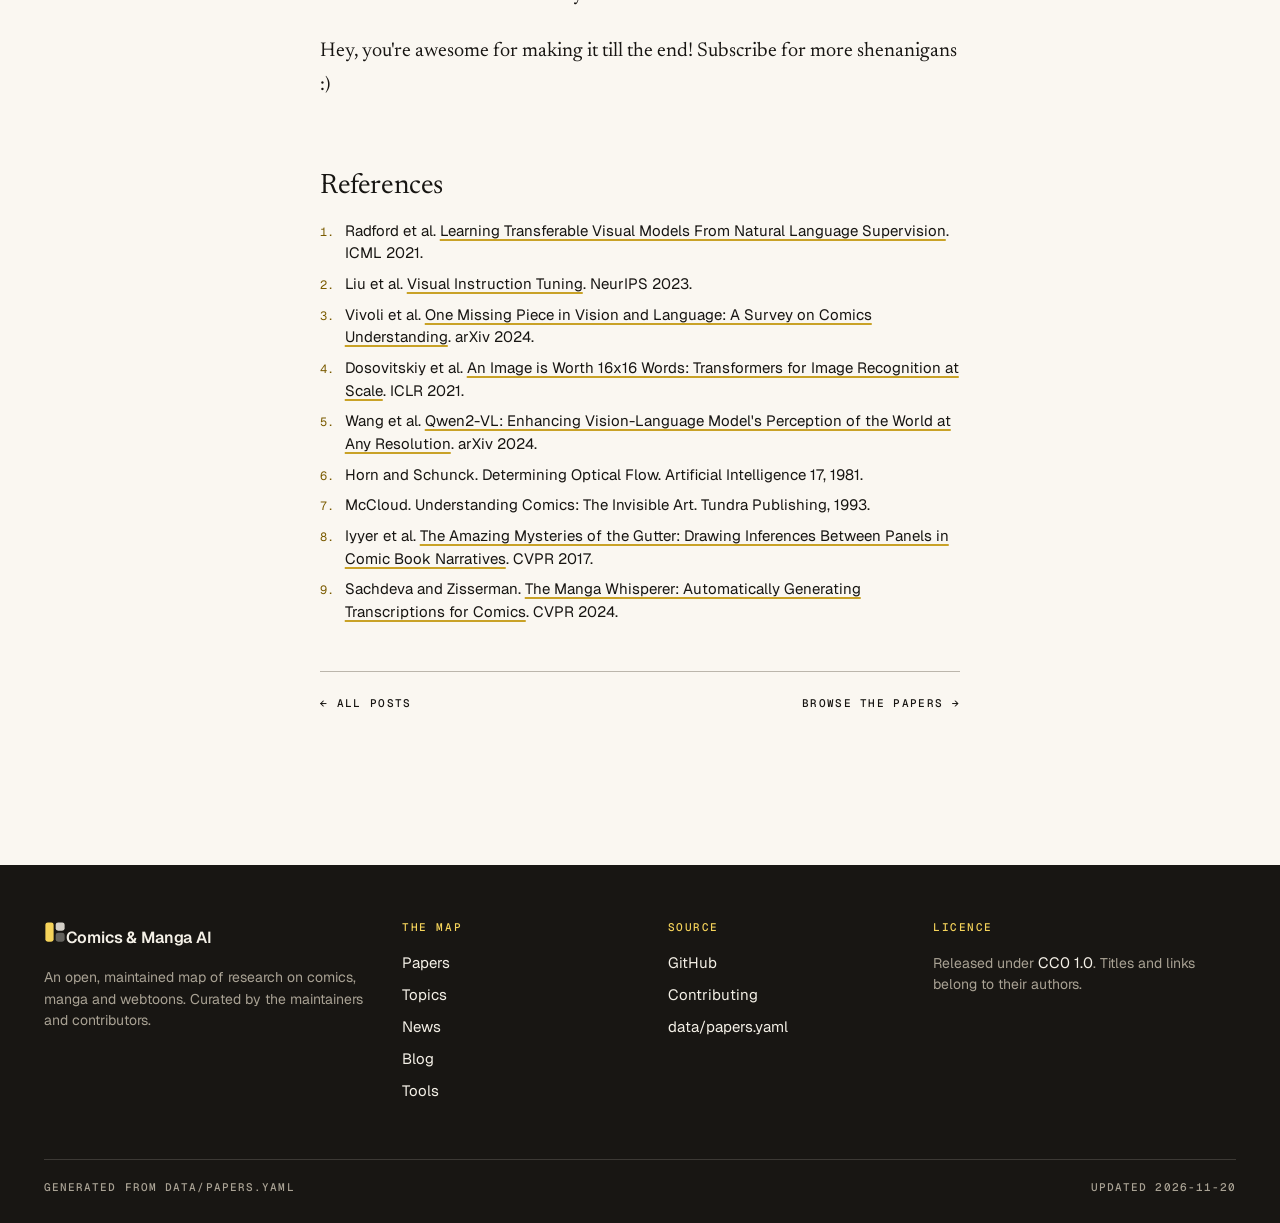
==== commit 432ea999: "Blog: a cover picture on "Between the Panels" The post now opens with its cover under the byline: fo" ====
--- a/docs/blog-between-the-panels.html
+++ b/docs/blog-between-the-panels.html
@@ -11,14 +11,14 @@
 <meta property="og:title" content="Between the Panels">
 <meta property="og:description" content="What a vision-language model computes on a comic page, and which assumptions of image and video models a comic breaks.">
 <meta property="og:url" content="https://sochastic.me/awesome-comics-ai/blog-between-the-panels.html">
-<meta property="og:image" content="https://sochastic.me/awesome-comics-ai/assets/og.png">
-<meta property="og:image:width" content="2400">
-<meta property="og:image:height" content="1260">
-<meta property="og:image:alt" content="Comics &amp; Manga AI: every way models read, search and draw comics. Papers, topics, blog and tools.">
+<meta property="og:image" content="https://sochastic.me/awesome-comics-ai/assets/blog-cover-og.jpg">
+<meta property="og:image:width" content="1920">
+<meta property="og:image:height" content="1080">
+<meta property="og:image:alt" content="Four hand-drawn panels from Rodolphe Töpffer&#x27;s M. Cryptogame: a couple look at the sea, then play blind man&#x27;s buff, and the blindfolded woman is left alone.">
 <meta name="twitter:card" content="summary_large_image">
 <meta name="twitter:title" content="Between the Panels">
 <meta name="twitter:description" content="What a vision-language model computes on a comic page, and which assumptions of image and video models a comic breaks.">
-<meta name="twitter:image" content="https://sochastic.me/awesome-comics-ai/assets/og.png">
+<meta name="twitter:image" content="https://sochastic.me/awesome-comics-ai/assets/blog-cover-og.jpg">
 <link rel="preconnect" href="https://fonts.googleapis.com">
 <link rel="preconnect" href="https://fonts.gstatic.com" crossorigin>
 <link href="https://fonts.googleapis.com/css2?family=Geist:wght@300;400;500;600&family=Geist+Mono:wght@400;500&family=Newsreader:ital,opsz,wght@0,6..72,300..600;1,6..72,300..600&display=swap" rel="stylesheet">
@@ -53,6 +53,7 @@
     <h1>Between the Panels</h1>
     <p class="dek">Disentangling Comics as a Separate Modality from Images and Videos</p>
     <p class="byline">The maintainers · <time datetime="2026-11-22">22 November 2026</time> · <span id="readtime">7 min read</span></p>
+    <figure class="cover"><img src="assets/blog-cover.png" alt="Four hand-drawn panels from Rodolphe Töpffer&#x27;s M. Cryptogame: a couple look at the sea, then play blind man&#x27;s buff, and the blindfolded woman is left alone." width="1606" height="972" decoding="async"><figcaption>Rodolphe Töpffer, M. Cryptogame, panels 39 to 42. Public domain via <a href="https://commons.wikimedia.org/wiki/File:Toepffer_Cryptogame_13.png" target="_blank" rel="noopener">Wikimedia Commons</a>.</figcaption></figure>
     <div class="prose">
       <blockquote><p>Many stories throughout history have been told in a few still moments, from a collection of drawings to a sequence of pictures, entrusting everything in between to the reader's eye and imagination. And we as readers have connected these illustrations into coherent narratives and interpretations that may even span thousands of pages, evidently seen in the modern-day comics and manga. Vision-language models can now follow the unbroken flow of video, yet this far older art remains a largely unexplored modality.</p></blockquote>
       <p>The last of those sentences packs a great deal of computer vision into one clause and I will unpack it before going anywhere near a comic.</p>
--- a/docs/assets/site.css
+++ b/docs/assets/site.css
@@ -200,6 +200,12 @@
 .post h1 { font-size: clamp(2.375rem, 5.4vw, 3.5rem); line-height: 1.06; margin: 0 0 1.125rem; text-wrap: balance; }
 .post .dek { font-family: var(--serif); font-size: 1.375rem; line-height: 1.45; color: var(--muted); margin: 0; }
 .post .byline { margin: 1.5rem 0 0; padding-bottom: 1.5rem; border-bottom: 1px solid var(--rule); font: 500 0.6875rem/1.5 var(--monof); letter-spacing: .1em; text-transform: uppercase; color: var(--faint); }
+.post .cover { margin: 2rem 0 0; }
+.post .cover img { display: block; width: 100%; height: auto; mix-blend-mode: multiply; }      /* line art on white: the white takes the colour of the page */
+.post .cover figcaption { margin-top: 0.625rem; font: 0.75rem/1.5 var(--sans); color: var(--faint); }
+.post .cover figcaption a { color: inherit; text-decoration-color: var(--accent-line); text-underline-offset: 3px; }
+@media (prefers-color-scheme: dark) { :root:not([data-theme="light"]) .post .cover img { filter: invert(1); mix-blend-mode: screen; } }      /* on the dark page the lines turn light */
+:root[data-theme="dark"] .post .cover img { filter: invert(1); mix-blend-mode: screen; }
 .prose { font-family: var(--serif); font-size: 1.25rem; line-height: 1.7; margin-top: 2.25rem; font-optical-sizing: auto; hanging-punctuation: first; }
 .prose p { margin: 0 0 1.15em; }
 .prose h2 { font-size: 1.75rem; line-height: 1.2; margin: 2.4em 0 0.6em; }
